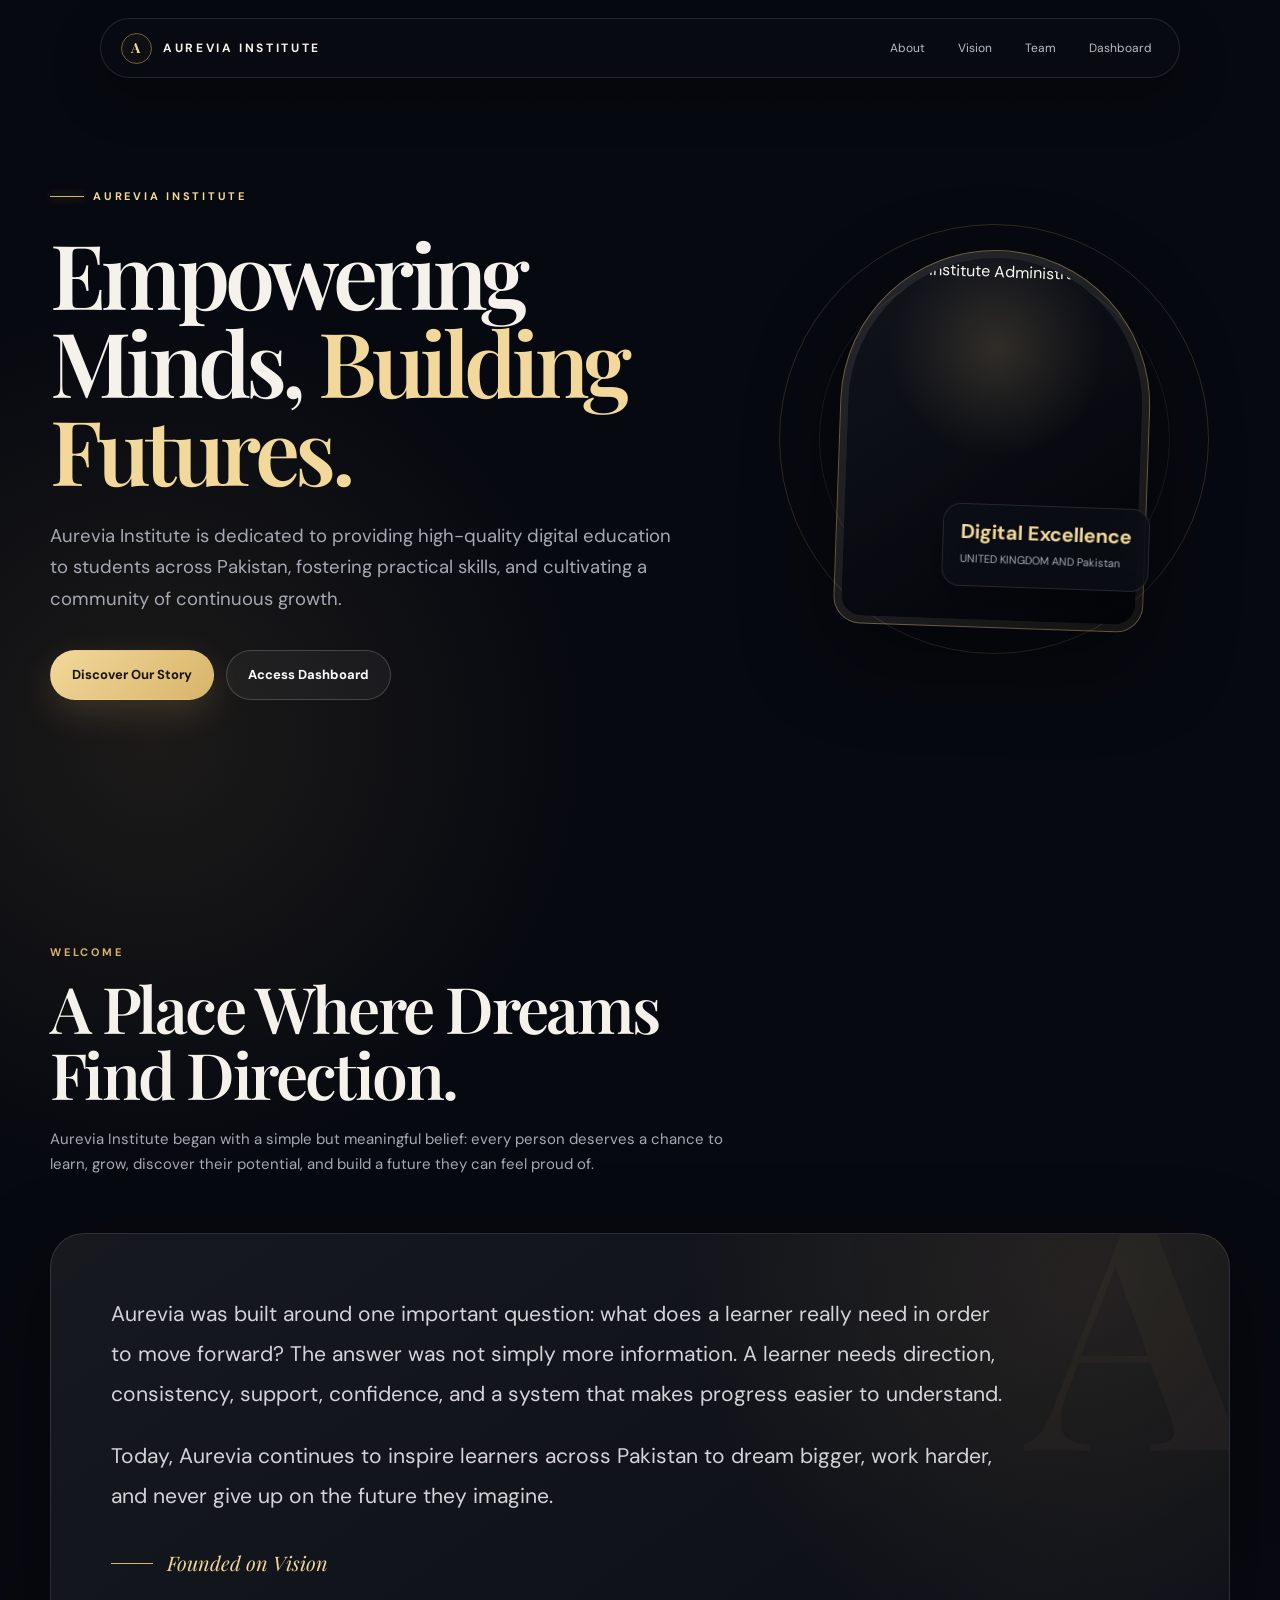
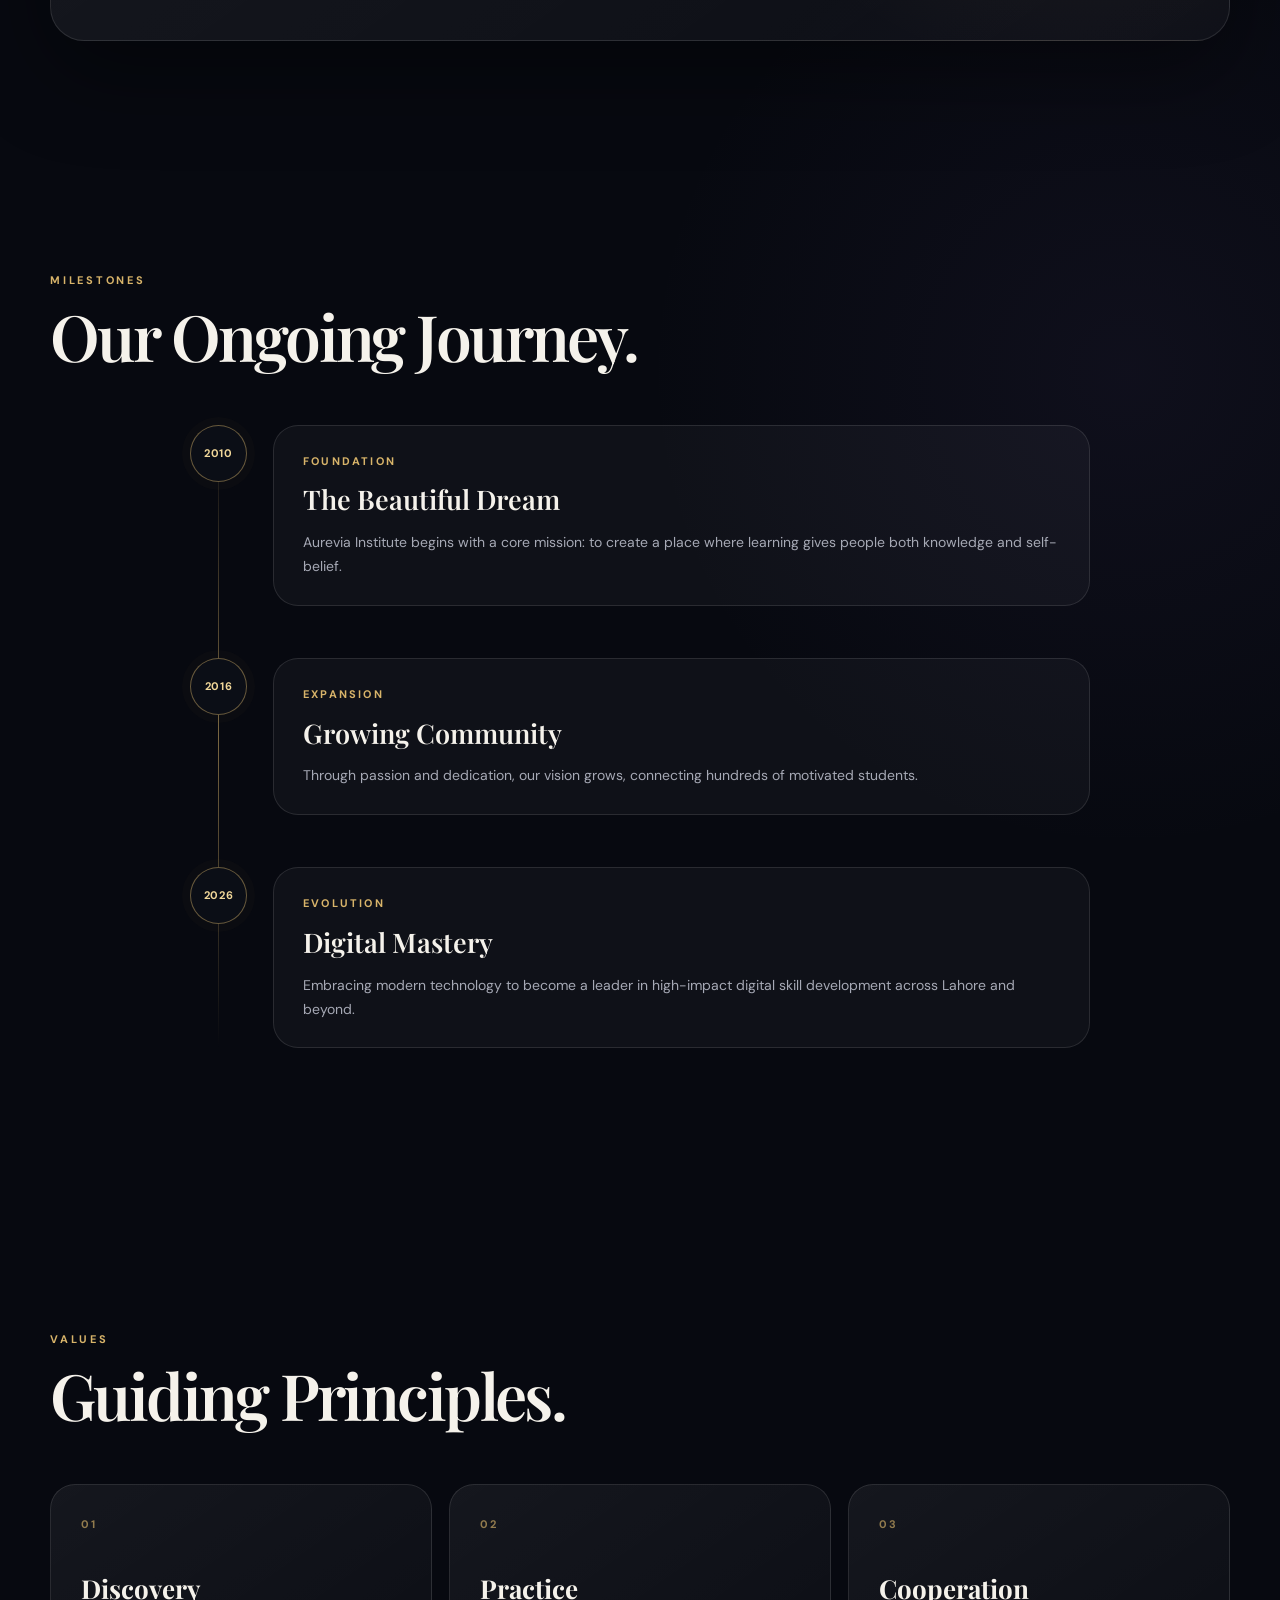
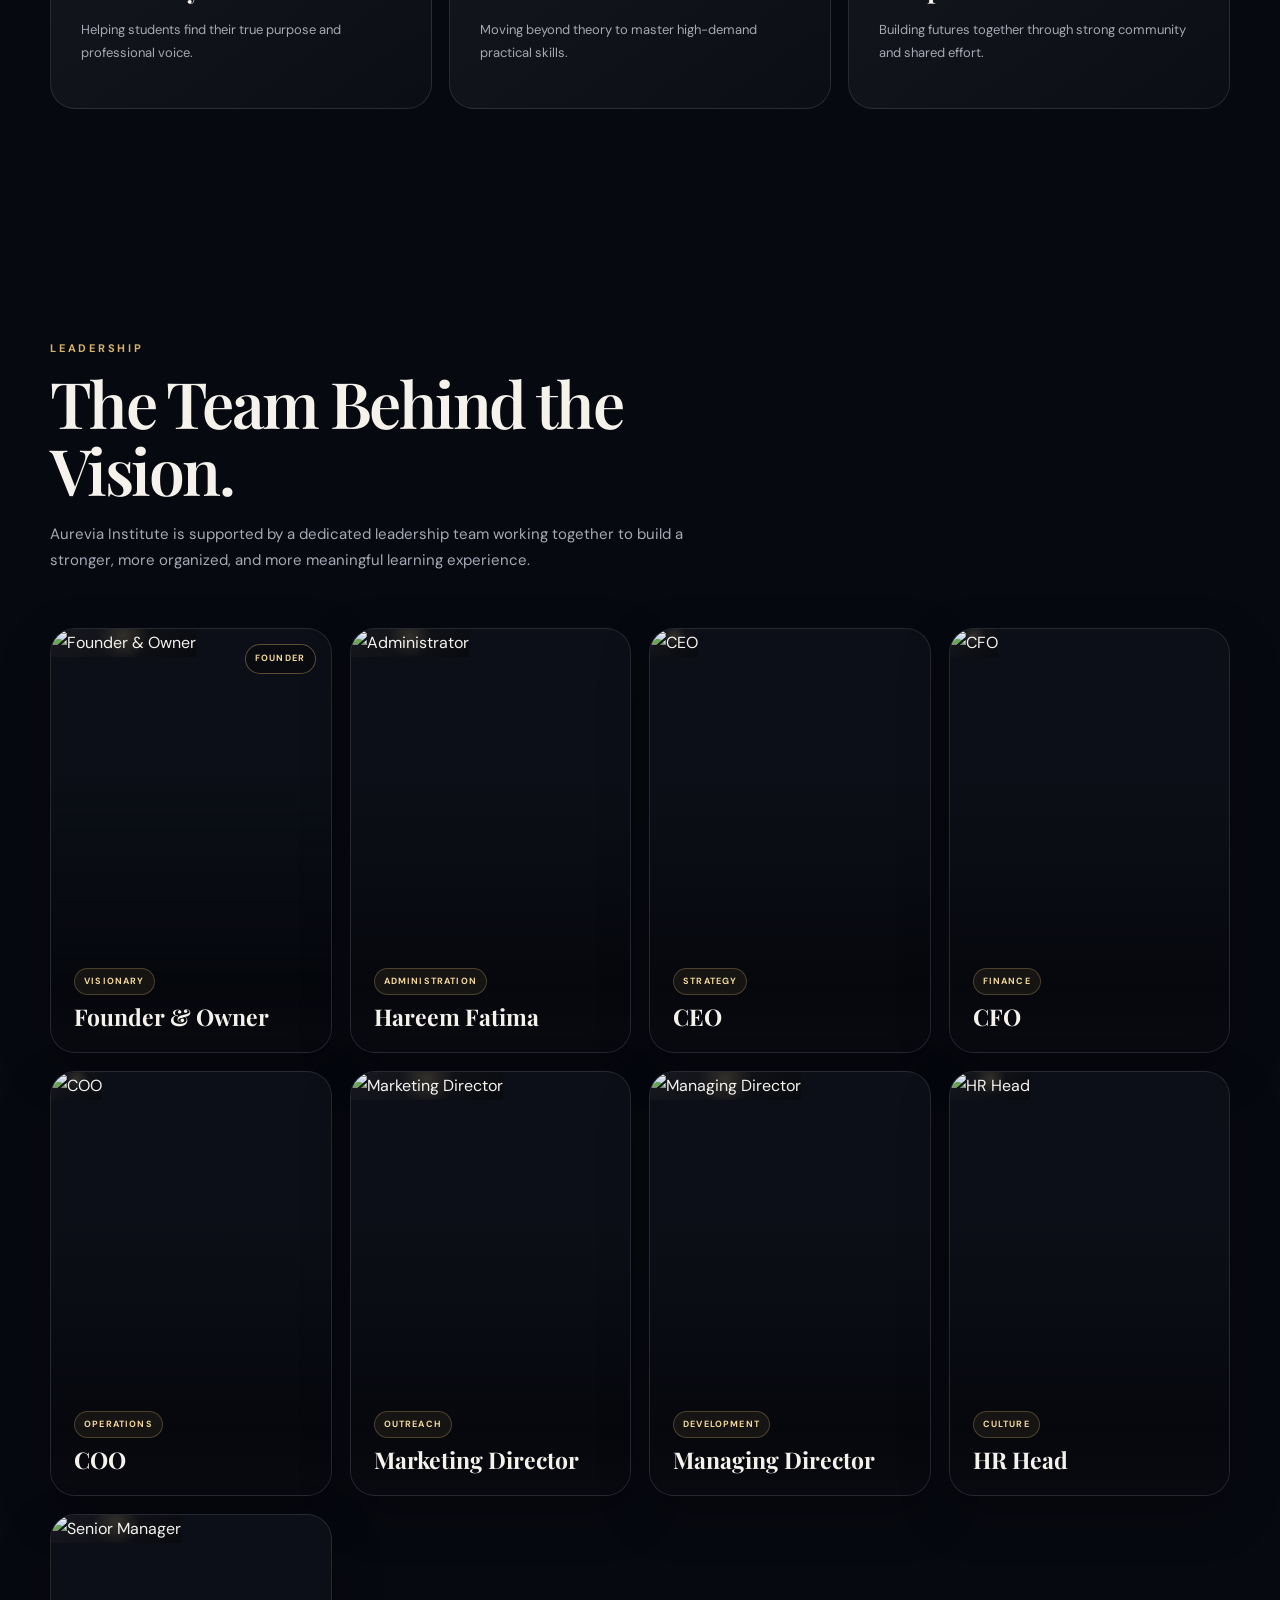
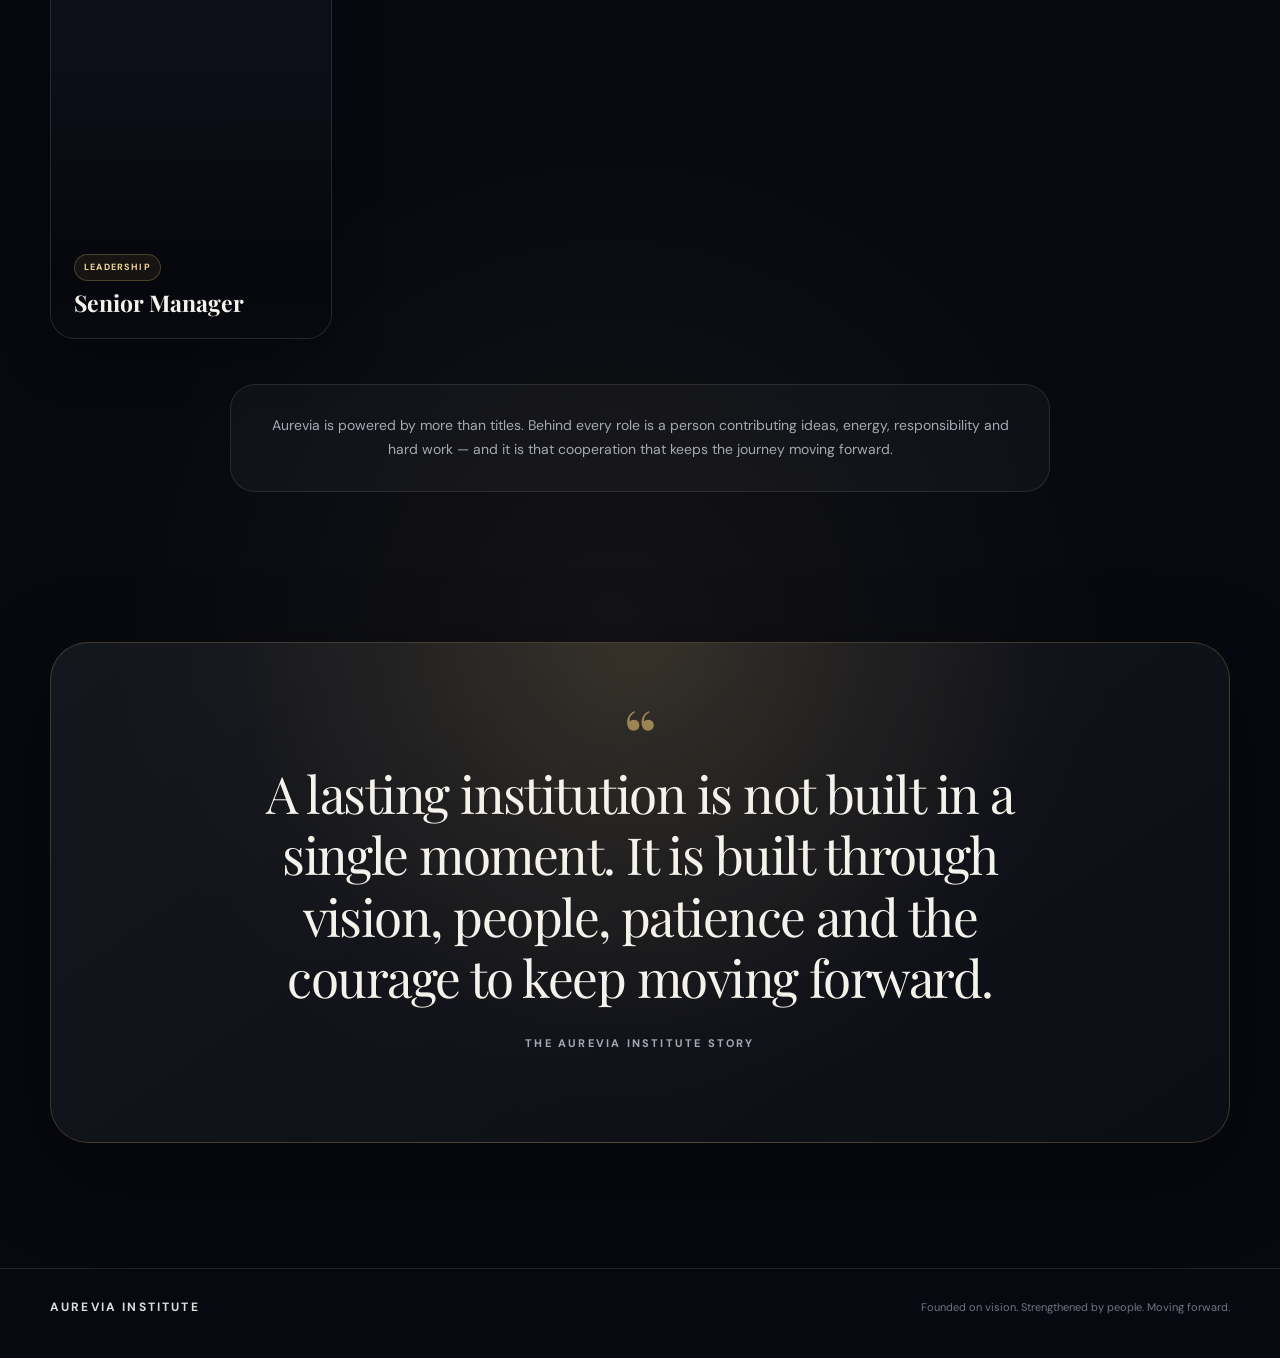
==== about.html @ 8a97bbe3 "Add website files and sitemap" ====
<!DOCTYPE html>
<html lang="en">
<head>
  <meta charset="UTF-8" />
  <meta name="viewport" content="width=device-width, initial-scale=1.0" />
  <meta name="theme-color" content="#080a12" />
  <title>About Us | Aurevia Institute</title>

  <!--
    AUREVIA INSTITUTE — SINGLE FILE ABOUT PAGE
    ------------------------------------------------
    Keep this HTML file in the main "AUREVIA INSTITUTE" folder,
    beside the "assets" folder.
  -->

  <style>
    @import url('https://fonts.googleapis.com/css2?family=DM+Sans:wght@400;500;600;700&family=Playfair+Display:wght@500;600;700&display=swap');

    :root {
      --bg: #070910;
      --bg-soft: #0c0f18;
      --surface: rgba(255,255,255,.055);
      --surface-strong: rgba(255,255,255,.085);
      --line: rgba(255,255,255,.11);
      --line-bright: rgba(255,255,255,.19);
      --text: #f5f2eb;
      --muted: #a6a9b5;
      --gold: #d8b46a;
      --gold-light: #f2d89a;
      --gold-dark: #9b7735;
      --white: #fff;
      --shadow: 0 30px 90px rgba(0,0,0,.42);
      --shadow-premium: 0 32px 75px rgba(0,0,0,.43);
      --radius-xl: 34px;
      --radius-lg: 25px;
      --radius-md: 18px;
      --max: 1180px;
      --easing-premium: cubic-bezier(.165, .84, .44, 1);
    }

    * {
      box-sizing: border-box;
      margin: 0;
      padding: 0;
    }

    html {
      scroll-behavior: smooth;
    }

    body {
      min-height: 100vh;
      overflow-x: hidden;
      background:
        radial-gradient(circle at 12% 12%, rgba(216,180,106,.10), transparent 27rem),
        radial-gradient(circle at 88% 32%, rgba(113,91,170,.08), transparent 30rem),
        radial-gradient(circle at 48% 88%, rgba(216,180,106,.06), transparent 32rem),
        var(--bg);
      color: var(--text);
      font-family: "DM Sans", sans-serif;
      line-height: 1.7;
    }

    body::before {
      content: "";
      position: fixed;
      inset: 0;
      pointer-events: none;
      z-index: -1;
      opacity: .32;
      background-image:
        linear-gradient(rgba(255,255,255,.018) 1px, transparent 1px),
        linear-gradient(90deg, rgba(255,255,255,.018) 1px, transparent 1px);
      background-size: 48px 48px;
      mask-image: linear-gradient(to bottom, black, transparent 90%);
    }

    ::selection {
      color: #111;
      background: var(--gold-light);
    }

    a {
      color: inherit;
      text-decoration: none;
    }

    .container {
      width: min(calc(100% - 40px), var(--max));
      margin-inline: auto;
    }

    /* ---------- TOP PROGRESS ---------- */

    .progress {
      position: fixed;
      inset: 0 auto auto 0;
      width: 0;
      height: 3px;
      z-index: 1000;
      background: linear-gradient(90deg, var(--gold-dark), var(--gold-light), white);
      box-shadow: 0 0 18px rgba(216,180,106,.55);
    }

    /* ---------- NAV ---------- */

    .nav-wrap {
      position: fixed;
      top: 18px;
      left: 0;
      width: 100%;
      z-index: 100;
      pointer-events: none;
    }

    .nav {
      width: min(calc(100% - 30px), 1080px);
      margin: auto;
      padding: 10px 13px 10px 20px;
      display: flex;
      align-items: center;
      justify-content: space-between;
      border: 1px solid var(--line);
      border-radius: 999px;
      background: rgba(10,12,20,.72);
      backdrop-filter: blur(22px);
      -webkit-backdrop-filter: blur(22px);
      box-shadow: 0 18px 50px rgba(0,0,0,.28);
      pointer-events: auto;
    }

    .brand {
      display: flex;
      align-items: center;
      gap: 11px;
      font-size: 12px;
      font-weight: 700;
      letter-spacing: .22em;
      text-transform: uppercase;
    }

    .brand-mark {
      width: 31px;
      height: 31px;
      display: grid;
      place-items: center;
      border: 1px solid rgba(216,180,106,.5);
      border-radius: 50%;
      color: var(--gold-light);
      font-family: "Playfair Display", serif;
      font-size: 14px;
      box-shadow: inset 0 0 20px rgba(216,180,106,.08);
      animation: pulse 3.5s ease-in-out infinite;
    }

    .nav-links {
      display: flex;
      gap: 5px;
    }

    .nav-links a {
      padding: 9px 14px;
      color: #bbbcc4;
      font-size: 12px;
      border-radius: 999px;
      transition: .3s ease;
    }

    .nav-links a:hover {
      color: white;
      background: rgba(255,255,255,.07);
    }

    /* ---------- HERO ---------- */

    .hero {
      min-height: 92vh;
      display: grid;
      align-items: center;
      padding: 150px 0 100px;
      position: relative;
    }

    .hero-grid {
      display: grid;
      grid-template-columns: 1.15fr .85fr;
      gap: 70px;
      align-items: center;
    }

    .eyebrow {
      display: inline-flex;
      align-items: center;
      gap: 9px;
      margin-bottom: 24px;
      color: var(--gold-light);
      font-size: 11px;
      font-weight: 700;
      letter-spacing: .25em;
      text-transform: uppercase;
    }

    .eyebrow::before {
      content: "";
      width: 34px;
      height: 1px;
      background: var(--gold);
      box-shadow: 0 0 10px rgba(216,180,106,.6);
    }

    h1 {
      max-width: 780px;
      font-family: "Playfair Display", serif;
      font-size: clamp(3.4rem, 7vw, 6.8rem);
      font-weight: 600;
      letter-spacing: -.055em;
      line-height: .98;
    }

    .gold-text {
      color: var(--gold-light);
    }

    .hero-copy {
      max-width: 650px;
      margin-top: 28px;
      color: var(--muted);
      font-size: clamp(1rem, 1.7vw, 1.16rem);
    }

    .hero-actions {
      display: flex;
      gap: 12px;
      margin-top: 35px;
      flex-wrap: wrap;
    }

    .btn {
      position: relative;
      overflow: hidden;
      padding: 13px 21px;
      border: 1px solid var(--line-bright);
      border-radius: 999px;
      background: rgba(255,255,255,.045);
      color: white;
      font-size: 13px;
      font-weight: 700;
      transition: var(--easing-premium) .35s;
    }

    .btn::after {
      content: "";
      position: absolute;
      inset: 0;
      transform: translateX(-110%);
      background: linear-gradient(90deg, transparent, rgba(255,255,255,.15), transparent);
      transition: .55s ease;
    }

    .btn:hover::after {
      transform: translateX(110%);
    }

    .btn:hover {
      transform: translateY(-3px);
      border-color: rgba(216,180,106,.6);
    }

    .btn.primary {
      color: #17130c;
      border-color: transparent;
      background: linear-gradient(135deg, var(--gold-light), var(--gold));
      box-shadow: 0 12px 35px rgba(216,180,106,.18);
    }

    .hero-visual {
      position: relative;
      min-height: 490px;
      display: grid;
      place-items: center;
    }

    .hero-ring {
      position: absolute;
      width: min(430px, 82vw);
      aspect-ratio: 1;
      border: 1px solid rgba(216,180,106,.19);
      border-radius: 50%;
      animation: slowSpin 22s linear infinite;
    }

    .hero-ring::before,
    .hero-ring::after {
      content: "";
      position: absolute;
      border-radius: 50%;
      border: 1px solid rgba(255,255,255,.08);
    }

    .hero-ring::before { inset: 9%; }
    .hero-ring::after { inset: 20%; }

    .portrait-frame {
      position: relative;
      width: min(310px, 72vw);
      aspect-ratio: .82;
      padding: 7px;
      border: 1px solid rgba(216,180,106,.4);
      border-radius: 160px 160px 28px 28px;
      background: linear-gradient(145deg, rgba(255,255,255,.12), rgba(216,180,106,.08));
      box-shadow: var(--shadow);
      transform: rotate(2deg);
      transition: var(--easing-premium) .5s;
    }

    .portrait-frame:hover {
      transform: rotate(0deg) translateY(-8px);
      box-shadow: 0 40px 100px rgba(0,0,0,.55);
    }

    .portrait-frame img {
      width: 100%;
      height: 100%;
      display: block;
      object-fit: cover;
      border-radius: 155px 155px 22px 22px;
      filter: saturate(.8) contrast(1.05);
    }

    .floating-badge {
      position: absolute;
      right: -5px;
      bottom: 40px;
      max-width: 210px;
      padding: 15px 17px;
      border: 1px solid var(--line);
      border-radius: 18px;
      background: rgba(11,13,21,.78);
      backdrop-filter: blur(20px);
      box-shadow: 0 20px 50px rgba(0,0,0,.35);
      animation: float 4s ease-in-out infinite;
    }

    .floating-badge strong {
      display: block;
      color: var(--gold-light);
      font-size: 20px;
      line-height: 1.2;
    }

    .floating-badge span {
      color: var(--muted);
      font-size: 11px;
    }

    /* ---------- SECTION COMMON ---------- */

    section {
      padding: 115px 0;
      position: relative;
    }

    .section-head {
      max-width: 700px;
      margin-bottom: 55px;
    }

    .section-kicker {
      color: var(--gold);
      font-size: 11px;
      font-weight: 700;
      letter-spacing: .25em;
      text-transform: uppercase;
      margin-bottom: 13px;
    }

    h2 {
      font-family: "Playfair Display", serif;
      font-size: clamp(2.4rem, 5vw, 4.4rem);
      font-weight: 600;
      line-height: 1.04;
      letter-spacing: -.04em;
    }

    .section-head p {
      margin-top: 19px;
      color: var(--muted);
      font-size: 15px;
    }

    /* ---------- INTRO ---------- */

    .intro-card {
      position: relative;
      overflow: hidden;
      padding: clamp(28px, 6vw, 60px);
      border: 1px solid var(--line);
      border-radius: var(--radius-xl);
      background:
        radial-gradient(circle at 88% 12%, rgba(216,180,106,.10), transparent 25rem),
        linear-gradient(145deg, rgba(255,255,255,.065), rgba(255,255,255,.025));
      box-shadow: var(--shadow);
    }

    .intro-card::before {
      content: "A";
      position: absolute;
      right: -20px;
      top: -85px;
      color: rgba(216,180,106,.035);
      font: 700 330px/1 "Playfair Display", serif;
      pointer-events: none;
    }

    .intro-card p {
      position: relative;
      z-index: 1;
      max-width: 900px;
      color: #d4d4d8;
      font-size: clamp(1.05rem, 2vw, 1.32rem);
      line-height: 1.9;
    }

    .intro-card p + p {
      margin-top: 22px;
    }

    .signature {
      position: relative;
      z-index: 1;
      display: inline-flex;
      align-items: center;
      gap: 14px;
      margin-top: 30px;
      color: var(--gold-light);
      font-family: "Playfair Display", serif;
      font-size: 20px;
      font-style: italic;
    }

    .signature::before {
      content: "";
      width: 42px;
      height: 1px;
      background: var(--gold);
    }

    /* ---------- JOURNEY ---------- */

    .journey {
      overflow: hidden;
    }

    .timeline {
      position: relative;
      max-width: 900px;
      margin: 0 auto;
    }

    .timeline::before {
      content: "";
      position: absolute;
      left: 28px;
      top: 0;
      bottom: 0;
      width: 1px;
      background: linear-gradient(to bottom, transparent, rgba(216,180,106,.55), transparent);
    }

    .timeline-item {
      position: relative;
      display: grid;
      grid-template-columns: 58px 1fr;
      gap: 25px;
      margin-bottom: 52px;
    }

    .timeline-dot {
      width: 57px;
      height: 57px;
      display: grid;
      place-items: center;
      border: 1px solid rgba(216,180,106,.45);
      border-radius: 50%;
      background: #0b0e16;
      color: var(--gold-light);
      font-size: 11px;
      font-weight: 700;
      letter-spacing: .06em;
      box-shadow: 0 0 0 8px rgba(216,180,106,.025);
      z-index: 1;
    }

    .timeline-content {
      padding: 26px 29px;
      border: 1px solid var(--line);
      border-radius: var(--radius-lg);
      background: rgba(255,255,255,.035);
      transition: var(--easing-premium) .4s;
    }

    .timeline-content:hover {
      transform: translateX(7px);
      border-color: rgba(216,180,106,.30);
      background: rgba(255,255,255,.055);
      box-shadow: 0 18px 50px rgba(0,0,0,.24);
    }

    .timeline-content .year {
      color: var(--gold);
      font-size: 11px;
      font-weight: 700;
      letter-spacing: .2em;
      text-transform: uppercase;
    }

    .timeline-content h3 {
      margin: 7px 0 8px;
      font-family: "Playfair Display", serif;
      font-size: 27px;
      font-weight: 600;
    }

    .timeline-content p {
      color: var(--muted);
      font-size: 14px;
    }

    /* ---------- VALUES ---------- */

    .values-grid {
      display: grid;
      grid-template-columns: repeat(3, 1fr);
      gap: 17px;
    }

    .value-card {
      min-height: 225px;
      padding: 30px;
      border: 1px solid var(--line);
      border-radius: var(--radius-lg);
      background: linear-gradient(145deg, rgba(255,255,255,.06), rgba(255,255,255,.025));
      transition: var(--easing-premium) .45s;
    }

    .value-card:hover {
      transform: translateY(-9px);
      border-color: rgba(216,180,106,.35);
      box-shadow: 0 25px 60px rgba(0,0,0,.28);
    }

    .value-number {
      color: rgba(216,180,106,.65);
      font-size: 11px;
      font-weight: 700;
      letter-spacing: .18em;
    }

    .value-card h3 {
      margin: 34px 0 8px;
      font-family: "Playfair Display", serif;
      font-size: 26px;
    }

    .value-card p {
      color: var(--muted);
      font-size: 13px;
    }

    /* ---------- TEAM ---------- */

    .team-section {
      padding-bottom: 80px;
    }

    .team-grid {
      display: grid;
      grid-template-columns: repeat(4, 1fr);
      gap: 18px;
      align-items: stretch;
    }

    .team-card {
      position: relative;
      height: 425px;
      min-width: 0;
      overflow: hidden;
      border: 1px solid var(--line);
      border-radius: 25px;
      background: #0c0f17;
      box-shadow: 0 18px 50px rgba(0,0,0,.25);
      isolation: isolate;
      transition: var(--easing-premium) .45s, border-color .35s ease, box-shadow .45s ease;
    }

    .team-card:hover {
      transform: translateY(-10px);
      border-color: rgba(216,180,106,.42);
      box-shadow: var(--shadow-premium);
    }

    .team-image-wrap {
      position: absolute;
      inset: 0;
      width: 100%;
      height: 100%;
      overflow: hidden;
    }

    .team-image {
      width: 100%;
      height: 100%;
      object-fit: cover;
      object-position: center top;
      filter: grayscale(.14) saturate(.82);
      transition: var(--easing-premium) .75s, filter .5s ease;
    }

    .team-card:hover .team-image {
      transform: scale(1.055);
      filter: grayscale(0) saturate(1);
    }

    .team-card::before {
      content: "";
      position: absolute;
      inset: 0;
      background: linear-gradient(to top, rgba(216,180,106,.08), transparent 40%);
      opacity: 0;
      transition: .4s ease;
      z-index: 1;
    }
    .team-card:hover::before { opacity: 1; }

    .team-overlay {
      position: absolute;
      inset: 35% 0 0;
      z-index: 1;
      background: linear-gradient(to bottom, transparent 0%, rgba(5,7,12,.22) 20%, rgba(5,7,12,.94) 76%, #080a10 100%);
    }

    .team-content {
      position: absolute;
      z-index: 2;
      left: 0;
      right: 0;
      bottom: 0;
      padding: 23px;
    }

    .team-role {
      display: inline-flex;
      padding: 5px 9px;
      margin-bottom: 9px;
      border: 1px solid rgba(216,180,106,.28);
      border-radius: 999px;
      color: var(--gold-light);
      background: rgba(216,180,106,.08);
      font-size: 9px;
      font-weight: 700;
      letter-spacing: .13em;
      text-transform: uppercase;
    }

    .team-content h3 {
      font-family: "Playfair Display", serif;
      font-size: 23px;
      line-height: 1.1;
    }

    .team-content p {
      max-height: 0;
      margin-top: 0;
      overflow: hidden;
      color: #b7b8c1;
      font-size: 12px;
      opacity: 0;
      transition: .45s ease;
    }

    .team-card:hover .team-content p {
      max-height: 80px;
      margin-top: 9px;
      opacity: 1;
    }

    .team-card.featured::after {
      content: "FOUNDER";
      position: absolute;
      top: 15px;
      right: 15px;
      z-index: 3;
      padding: 6px 9px;
      border: 1px solid rgba(216,180,106,.4);
      border-radius: 999px;
      background: rgba(8,10,15,.65);
      color: var(--gold-light);
      font-size: 9px;
      font-weight: 700;
      letter-spacing: .14em;
    }

    /* ---------- TEAM EXTRA ---------- */

    .team-note {
      max-width: 820px;
      margin: 45px auto 0;
      padding: 29px;
      text-align: center;
      border: 1px solid var(--line);
      border-radius: var(--radius-lg);
      background: rgba(255,255,255,.03);
    }

    .team-note p {
      color: var(--muted);
      font-size: 14px;
    }

    /* ---------- QUOTE ---------- */

    .quote-section {
      padding-top: 70px;
      padding-bottom: 125px;
    }

    .quote-card {
      position: relative;
      overflow: hidden;
      padding: clamp(45px, 8vw, 90px);
      text-align: center;
      border: 1px solid rgba(216,180,106,.24);
      border-radius: 38px;
      background:
        radial-gradient(circle at 50% 0%, rgba(216,180,106,.13), transparent 25rem),
        linear-gradient(145deg, rgba(255,255,255,.06), rgba(255,255,255,.025));
      box-shadow: var(--shadow);
    }

    .quote-mark {
      color: var(--gold);
      font: 700 70px/0 "Playfair Display", serif;
      opacity: .65;
    }

    blockquote {
      max-width: 850px;
      margin: 30px auto 25px;
      font-family: "Playfair Display", serif;
      font-size: clamp(1.8rem, 4vw, 3.35rem);
      line-height: 1.2;
      letter-spacing: -.03em;
    }

    .quote-author {
      color: var(--muted);
      font-size: 11px;
      font-weight: 700;
      letter-spacing: .2em;
      text-transform: uppercase;
    }

    /* ---------- FOOTER ---------- */

    footer {
      padding: 28px 0 40px;
      border-top: 1px solid var(--line);
    }

    .footer-inner {
      display: flex;
      justify-content: space-between;
      align-items: center;
      gap: 20px;
    }

    .footer-brand {
      color: #ddd;
      font-size: 12px;
      font-weight: 700;
      letter-spacing: .18em;
      text-transform: uppercase;
    }

    footer p {
      color: #727581;
      font-size: 11px;
    }

    /* ---------- REVEAL ANIMATION ---------- */

    .reveal {
      opacity: 0;
      transform: translateY(30px);
      transition: opacity .75s ease, transform .75s cubic-bezier(.165, .84, .44, 1);
    }

    .reveal.visible {
      opacity: 1;
      transform: translateY(0);
    }

    .delay-1 { transition-delay: .08s; }
    .delay-2 { transition-delay: .16s; }
    .delay-3 { transition-delay: .24s; }
    .delay-4 { transition-delay: .32s; }

    /* ---------- MICRO ANIMATIONS ---------- */

    @keyframes slowSpin { to { transform: rotate(360deg); } }
    @keyframes float {
      0%, 100% { transform: translateY(0); }
      50% { transform: translateY(-9px); }
    }
    @keyframes pulse {
      0%, 100% { box-shadow: 0 0 0 0 rgba(216,180,106,0); }
      50% { box-shadow: 0 0 0 8px rgba(216,180,106,.055); }
    }

    /* ---------- RESPONSIVE ---------- */

    @media (max-width: 1050px) {
      .team-grid { grid-template-columns: repeat(3, 1fr); }
    }

    @media (max-width: 850px) {
      .nav-links a:nth-child(2) { display: none; }
      .hero { min-height: auto; padding-top: 145px; }
      .hero-grid { grid-template-columns: 1fr; gap: 55px; }
      .hero-visual { min-height: 420px; }
      .values-grid { grid-template-columns: 1fr; }
      .team-grid { grid-template-columns: repeat(2, 1fr); }
      .team-card { height: 410px; }
    }

    @media (max-width: 560px) {
      .container { width: min(calc(100% - 26px), var(--max)); }
      section { padding: 80px 0; }
      .nav { width: calc(100% - 18px); padding-inline: 14px; }
      .nav-links a { padding-inline: 10px; }
      h1 { letter-spacing: -.03em; }
      h2 { font-size: 2.3rem; }
      .intro-card { border-radius: var(--radius-lg); }
      .story-card::before { display: none; }
      .timeline-content h3 { font-size: 22px; }
      .team-grid { grid-template-columns: 1fr; }
      .team-card { height: 430px; }
      .floating-badge { right: 10px; bottom: 20px; }
    }
  </style>
</head>

<body>

  <div class="progress" id="progress"></div>

  <div class="nav-wrap">
    <nav class="nav">
      <a href="#" class="brand">
        <div class="brand-mark">A</div>
        Aurevia Institute
      </a>
      <div class="nav-links">
        <a href="#about">About</a>
        <a href="#vision">Vision</a>
        <a href="#team">Team</a>
        <a href="dashboard.html">Dashboard</a>
      </div>
    </nav>
  </div>

  <main>

    <!-- HERO -->
    <header class="hero">
      <div class="container">
        <div class="hero-grid">
          <div class="hero-content">
            <div class="eyebrow">Aurevia Institute</div>
            <h1>Empowering Minds, <span class="gold-text">Building Futures.</span></h1>
            <p class="hero-copy">
              Aurevia Institute is dedicated to providing high-quality digital education
              to students across Pakistan, fostering practical skills, and cultivating
              a community of continuous growth.
            </p>
            <div class="hero-actions">
              <a href="#about" class="btn primary">Discover Our Story</a>
              <a href="dashboard.html" class="btn">Access Dashboard</a>
            </div>
          </div>
          <div class="hero-visual">
            <div class="hero-ring"></div>
            <div class="portrait-frame">
              <img src="assets/admin.png" alt="Aurevia Institute Administrator" />
              <div class="floating-badge">
                <strong>Digital Excellence</strong>
                <span>UNITED KINGDOM AND Pakistan</span>
              </div>
            </div>
          </div>
        </div>
      </div>
    </header>

    <!-- ABOUT / INTRO -->
    <section id="about">
      <div class="container">
        <div class="section-head reveal">
          <div class="section-kicker">Welcome</div>
          <h2>A Place Where Dreams Find Direction.</h2>
          <p>
            Aurevia Institute began with a simple but meaningful belief: every person
            deserves a chance to learn, grow, discover their potential, and build a
            future they can feel proud of.
          </p>
        </div>
        <div class="intro-card reveal">
          <p>
            Aurevia was built around one important question: what does a learner really
            need in order to move forward? The answer was not simply more information.
            A learner needs direction, consistency, support, confidence, and a system
            that makes progress easier to understand.
          </p>
          <p>
            Today, Aurevia continues to inspire learners across Pakistan to dream bigger,
            work harder, and never give up on the future they imagine.
          </p>
          <div class="signature">Founded on Vision</div>
        </div>
      </div>
    </section>

    <!-- JOURNEY -->
    <section id="journey" class="journey">
      <div class="container">
        <div class="section-head reveal">
          <div class="section-kicker">Milestones</div>
          <h2>Our Ongoing Journey.</h2>
        </div>
        
        <div class="timeline">
          <div class="timeline-item reveal delay-1">
            <div class="timeline-dot">2010</div>
            <div class="timeline-content">
              <div class="year">Foundation</div>
              <h3>The Beautiful Dream</h3>
              <p>Aurevia Institute begins with a core mission: to create a place where learning gives people both knowledge and self-belief.</p>
            </div>
          </div>
          <div class="timeline-item reveal delay-2">
            <div class="timeline-dot">2016</div>
            <div class="timeline-content">
              <div class="year">Expansion</div>
              <h3>Growing Community</h3>
              <p>Through passion and dedication, our vision grows, connecting hundreds of motivated students.</p>
            </div>
          </div>
          <div class="timeline-item reveal delay-3">
            <div class="timeline-dot">2026</div>
            <div class="timeline-content">
              <div class="year">Evolution</div>
              <h3>Digital Mastery</h3>
              <p>Embracing modern technology to become a leader in high-impact digital skill development across Lahore and beyond.</p>
            </div>
          </div>
        </div>
      </div>
    </section>

    <!-- VISION/VALUES -->
    <section id="vision">
      <div class="container">
        <div class="section-head reveal">
          <div class="section-kicker">Values</div>
          <h2>Guiding Principles.</h2>
        </div>
        <div class="values-grid">
          <article class="value-card reveal delay-1">
            <div class="value-number">01</div>
            <h3>Discovery</h3>
            <p>Helping students find their true purpose and professional voice.</p>
          </article>
          <article class="value-card reveal delay-2">
            <div class="value-number">02</div>
            <h3>Practice</h3>
            <p>Moving beyond theory to master high-demand practical skills.</p>
          </article>
          <article class="value-card reveal delay-3">
            <div class="value-number">03</div>
            <h3>Cooperation</h3>
            <p>Building futures together through strong community and shared effort.</p>
          </article>
        </div>
      </div>
    </section>

    <!-- TEAM -->
    <section id="team" class="team-section">
      <div class="container">
        <div class="section-head reveal">
          <div class="section-kicker">Leadership</div>
          <h2>The Team Behind the Vision.</h2>
          <p>
            Aurevia Institute is supported by a dedicated leadership team working
            together to build a stronger, more organized, and more meaningful
            learning experience.
          </p>
        </div>

        <div class="team-grid">
          
          <!-- FOUNDER/OWNER -->
          <article class="team-card featured reveal delay-1">
            <div class="team-image-wrap">
              <img src="assets/owner.jpg" class="team-image" alt="Founder & Owner" />
            </div>
            <div class="team-overlay"></div>
            <div class="team-content">
              <div class="team-role">Visionary</div>
              <h3>Founder & Owner</h3>
              <p>Leading the journey with ambition, creativity, and commitment.</p>
            </div>
          </article>

          <!-- ADMIN -->
          <article class="team-card reveal delay-2">
            <div class="team-image-wrap">
              <img src="assets/admin.png" class="team-image" alt="Administrator" />
            </div>
            <div class="team-overlay"></div>
            <div class="team-content">
              <div class="team-role">Administration</div>
              <h3>Hareem Fatima</h3>
              <p>Ensuring operational excellence and student success.</p>
            </div>
          </article>

          <!-- CEO -->
          <article class="team-card reveal delay-3">
            <div class="team-image-wrap">
              <img src="assets/ceo.jpg" class="team-image" alt="CEO" />
            </div>
            <div class="team-overlay"></div>
            <div class="team-content">
              <div class="team-role">Strategy</div>
              <h3>CEO</h3>
              <p>Guiding the institute's strategic direction and future growth.</p>
            </div>
          </article>

          <!-- CFO -->
          <article class="team-card reveal delay-4">
            <div class="team-image-wrap">
              <img src="assets/cfo.jpg" class="team-image" alt="CFO" />
            </div>
            <div class="team-overlay"></div>
            <div class="team-content">
              <div class="team-role">Finance</div>
              <h3>CFO</h3>
              <p>Managing financial health and long-term sustainability.</p>
            </div>
          </article>

          <!-- COO -->
          <article class="team-card reveal delay-1">
            <div class="team-image-wrap">
              <img src="assets/coo.jpg" class="team-image" alt="COO" />
            </div>
            <div class="team-overlay"></div>
            <div class="team-content">
              <div class="team-role">Operations</div>
              <h3>COO</h3>
              <p>Optimizing daily operations and educational delivery.</p>
            </div>
          </article>

          <!-- MARKETING -->
          <article class="team-card reveal delay-2">
            <div class="team-image-wrap">
              <img src="assets/marketing-director.jpg" class="team-image" alt="Marketing Director" />
            </div>
            <div class="team-overlay"></div>
            <div class="team-content">
              <div class="team-role">Outreach</div>
              <h3>Marketing Director</h3>
              <p>Expanding our reach and connecting with aspiring students.</p>
            </div>
          </article>

          <!-- MD -->
          <article class="team-card reveal delay-3">
            <div class="team-image-wrap">
              <img src="assets/md.jpg" class="team-image" alt="Managing Director" />
            </div>
            <div class="team-overlay"></div>
            <div class="team-content">
              <div class="team-role">Development</div>
              <h3>Managing Director</h3>
              <p>Fostering corporate partnerships and program expansion.</p>
            </div>
          </article>

          <!-- HR -->
          <article class="team-card reveal delay-4">
            <div class="team-image-wrap">
              <img src="assets/hr.jpg" class="team-image" alt="HR Head" />
            </div>
            <div class="team-overlay"></div>
            <div class="team-content">
              <div class="team-role">Culture</div>
              <h3>HR Head</h3>
              <p>Building a supportive environment for staff and faculty.</p>
            </div>
          </article>

          <!-- SENIOR MANAGER (extra card to fill gap) -->
          <article class="team-card reveal delay-1" style="grid-column: span 1;">
            <div class="team-image-wrap">
              <img src="assets/senior-manager.jpg" class="team-image" alt="Senior Manager" />
            </div>
            <div class="team-overlay"></div>
            <div class="team-content">
              <div class="team-role">Leadership</div>
              <h3>Senior Manager</h3>
              <p>Helping teams stay focused, accountable and aligned with shared goals.</p>
            </div>
          </article>

        </div>

        <div class="team-note reveal">
          <p>
            Aurevia is powered by more than titles. Behind every role is a person
            contributing ideas, energy, responsibility and hard work — and it is
            that cooperation that keeps the journey moving forward.
          </p>
        </div>

      </div>
    </section>

    <!-- CLOSING QUOTE -->
    <section class="quote-section">
      <div class="container">
        <div class="quote-card reveal">
          <div class="quote-mark">“</div>

          <blockquote>
            A lasting institution is not built in a single moment.
            It is built through vision, people, patience and the courage
            to keep moving forward.
          </blockquote>

          <div class="quote-author">The Aurevia Institute Story</div>
        </div>
      </div>
    </section>

  </main>

  <footer>
    <div class="container footer-inner">
      <div class="footer-brand">Aurevia Institute</div>
      <p>Founded on vision. Strengthened by people. Moving forward.</p>
    </div>
  </footer>

  <script>
    /* ---------- SCROLL PROGRESS ---------- */
    const progress = document.getElementById("progress");

    function updateProgress() {
      const scrollTop = window.scrollY;
      const scrollHeight = document.documentElement.scrollHeight - window.innerHeight;
      const percent = scrollHeight > 0 ? (scrollTop / scrollHeight) * 100 : 0;
      progress.style.width = percent + "%";
    }

    window.addEventListener("scroll", updateProgress, { passive: true });
    updateProgress();

    /* ---------- REVEAL ON SCROLL ---------- */
    const revealItems = document.querySelectorAll(".reveal");

    const observer = new IntersectionObserver((entries) => {
      entries.forEach((entry) => {
        if (entry.isIntersecting) {
          entry.target.classList.add("visible");
          observer.unobserve(entry.target);
        }
      });
    }, {
      threshold: 0.12,
      rootMargin: "0px 0px -35px 0px"
    });

    revealItems.forEach((item) => observer.observe(item));

    /* ---------- SUBTLE CARD TILT ----------
       Disabled on touch devices. Gives desktop cards a premium
       micro-interaction without becoming distracting.
    */
    const finePointer = window.matchMedia("(pointer: fine)").matches;

    if (finePointer) {
      document.querySelectorAll(".team-card, .value-card").forEach((card) => {
        card.addEventListener("pointermove", (event) => {
          const rect = card.getBoundingClientRect();
          const x = (event.clientX - rect.left) / rect.width;
          const y = (event.clientY - rect.top) / rect.height;

          const rotateY = (x - 0.5) * 3.5;
          const rotateX = (0.5 - y) * 3.5;

          card.style.transform =
            `translateY(-10px) perspective(800px) rotateX(${rotateX}deg) rotateY(${rotateY}deg)`;
        });

        card.addEventListener("pointerleave", () => {
          card.style.transform = "";
        });
      });
    }

    /* ---------- IMAGE FALLBACK ----------
       If an image is missing, the card keeps its premium layout
       instead of showing a broken-image icon.
    */
    document.querySelectorAll("img").forEach((img) => {
      img.addEventListener("error", () => {
        img.removeAttribute("src");
        img.style.background =
          "radial-gradient(circle at 50% 25%, rgba(216,180,106,.18), transparent 35%), linear-gradient(145deg,#161923,#080a10)";
      });
    });
  </script>

</body>
</html>
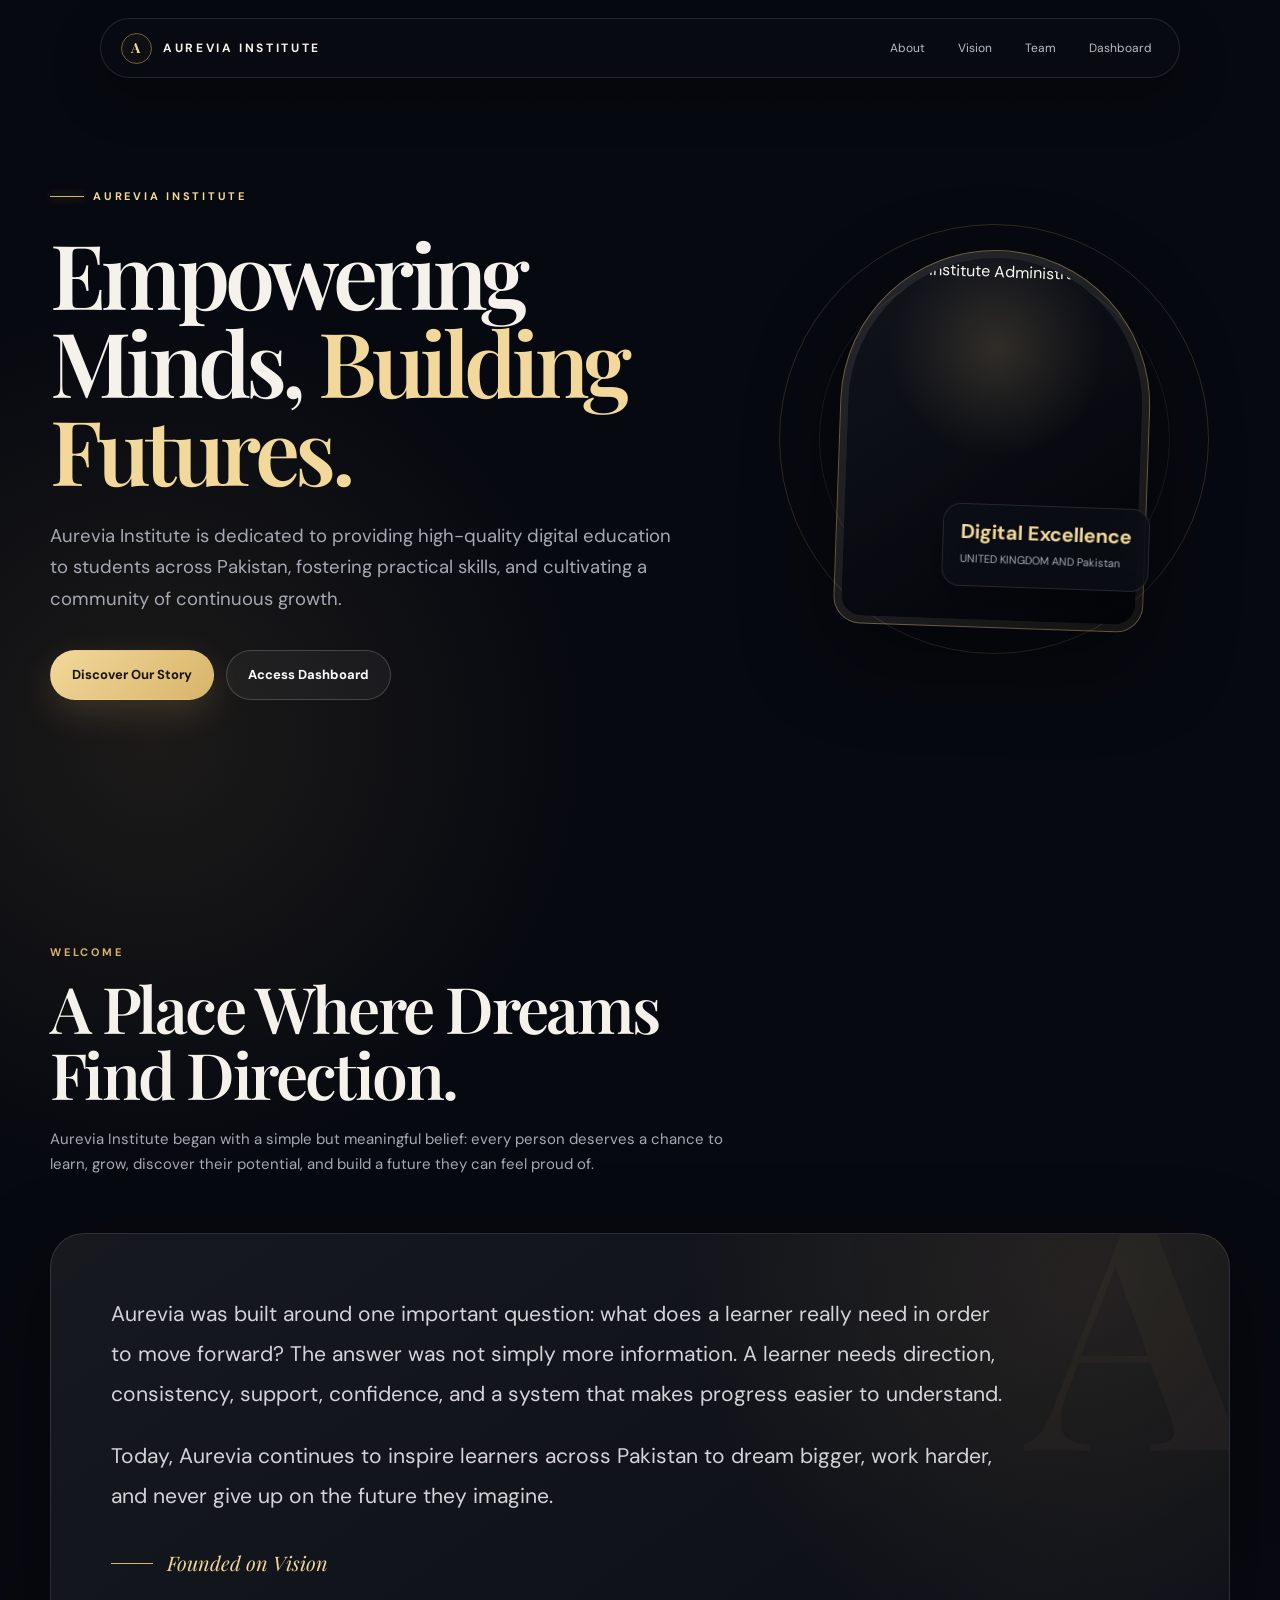
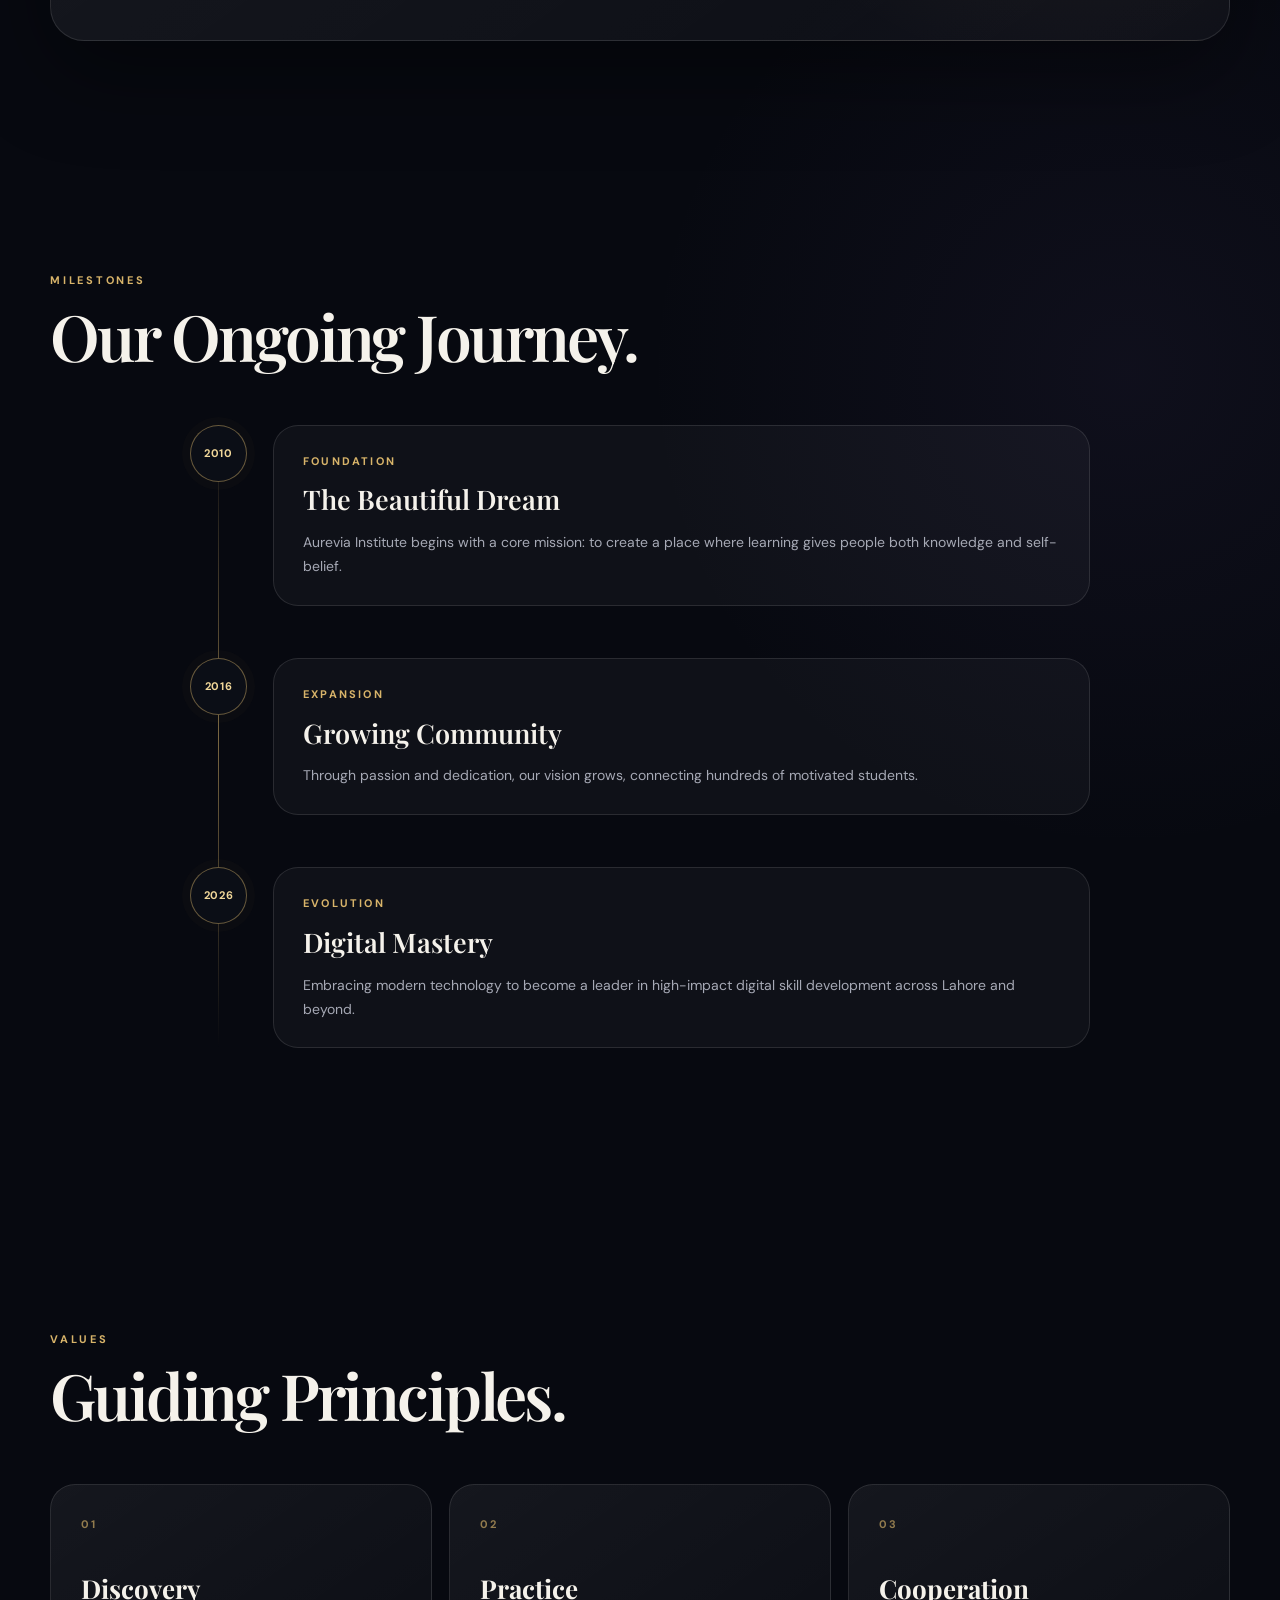
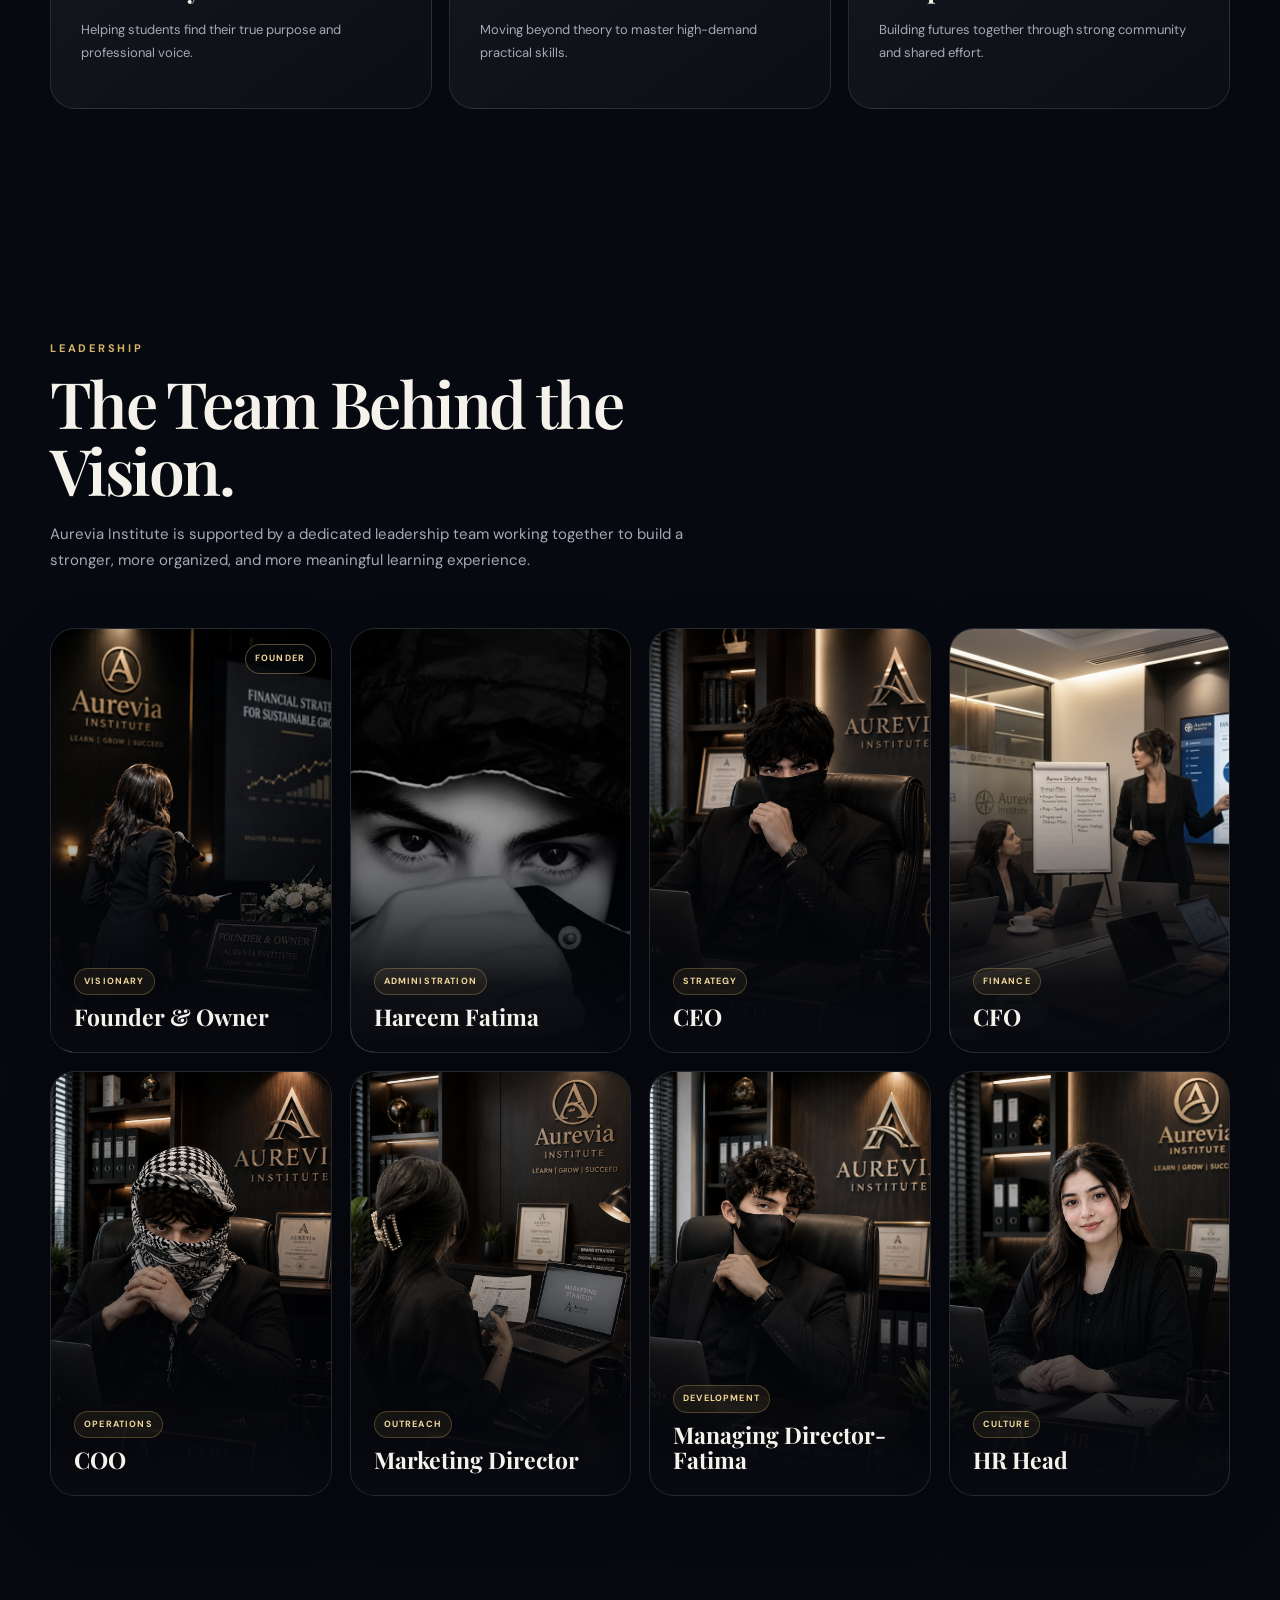
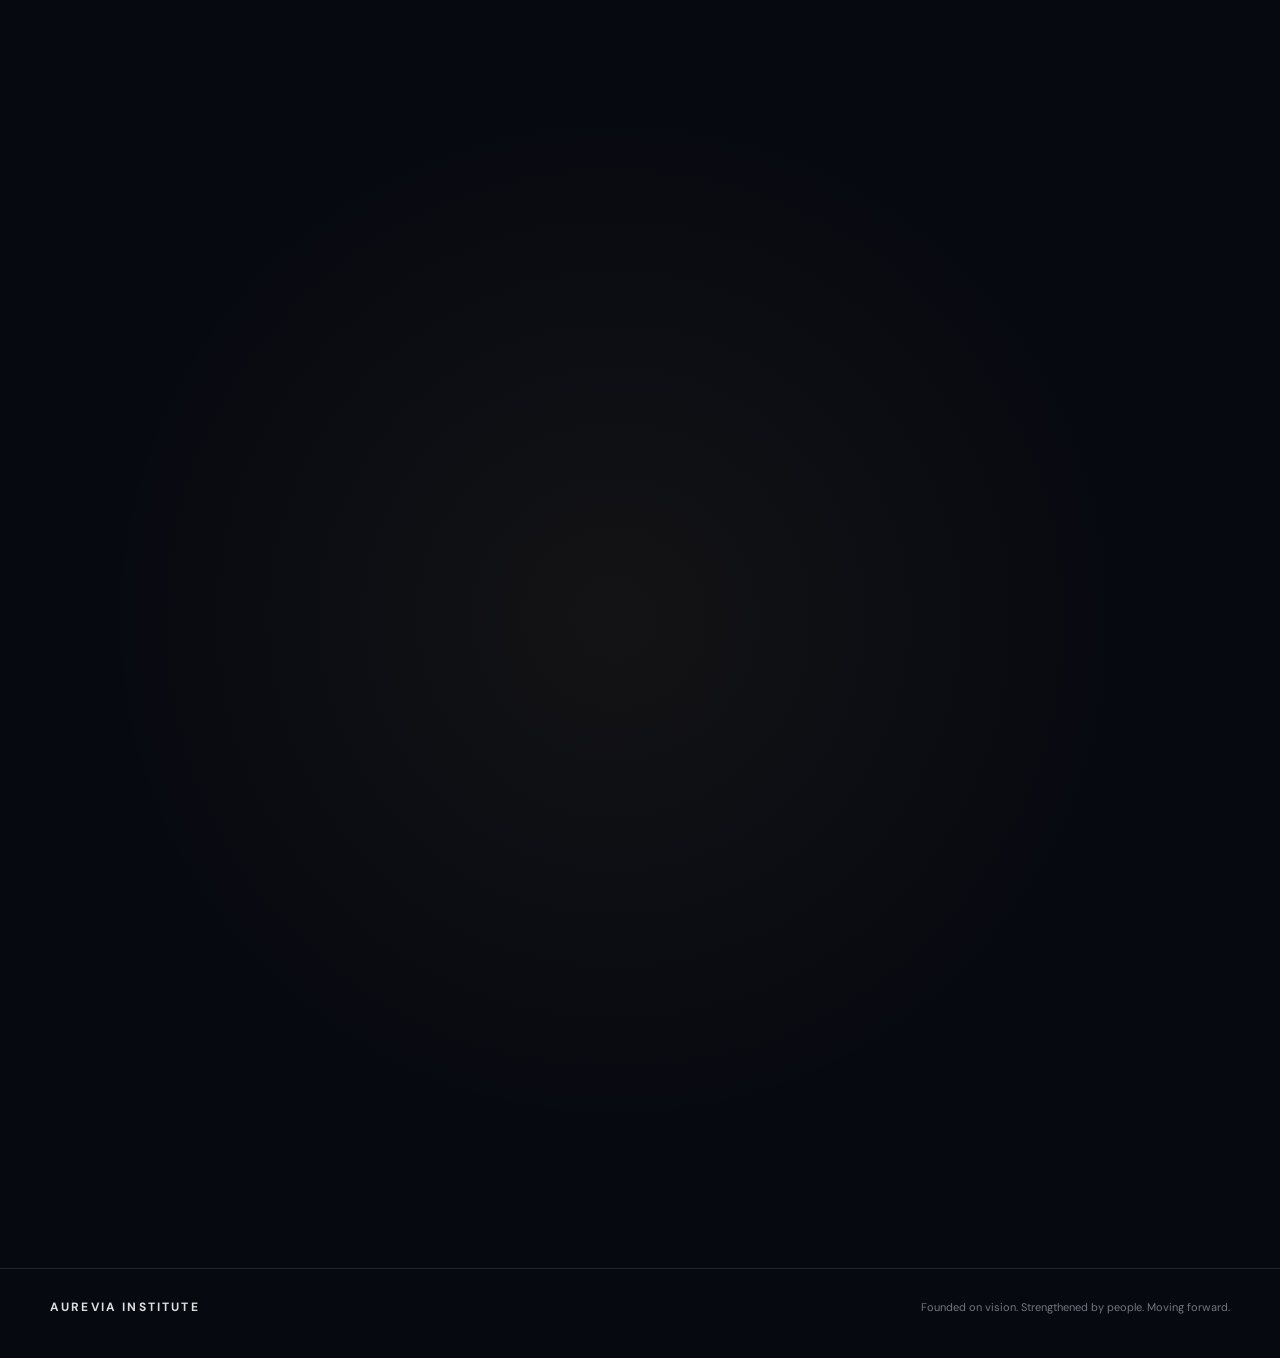
==== commit 8758bbf5: "Refactor image paths for team member profiles Updated image source paths for team members to remove " ====
--- a/about.html
+++ b/about.html
@@ -1012,7 +1012,7 @@
           <!-- FOUNDER/OWNER -->
           <article class="team-card featured reveal delay-1">
             <div class="team-image-wrap">
-              <img src="assets/owner.jpg" class="team-image" alt="Founder & Owner" />
+              <img src="owner.jpg" class="team-image" alt="Founder & Owner" />
             </div>
             <div class="team-overlay"></div>
             <div class="team-content">
@@ -1025,7 +1025,7 @@
           <!-- ADMIN -->
           <article class="team-card reveal delay-2">
             <div class="team-image-wrap">
-              <img src="assets/admin.png" class="team-image" alt="Administrator" />
+              <img src="admin.png" class="team-image" alt="Administrator" />
             </div>
             <div class="team-overlay"></div>
             <div class="team-content">
@@ -1038,7 +1038,7 @@
           <!-- CEO -->
           <article class="team-card reveal delay-3">
             <div class="team-image-wrap">
-              <img src="assets/ceo.jpg" class="team-image" alt="CEO" />
+              <img src="ceo.jpg" class="team-image" alt="CEO" />
             </div>
             <div class="team-overlay"></div>
             <div class="team-content">
@@ -1051,7 +1051,7 @@
           <!-- CFO -->
           <article class="team-card reveal delay-4">
             <div class="team-image-wrap">
-              <img src="assets/cfo.jpg" class="team-image" alt="CFO" />
+              <img src="cfo.jpg" class="team-image" alt="CFO" />
             </div>
             <div class="team-overlay"></div>
             <div class="team-content">
@@ -1064,7 +1064,7 @@
           <!-- COO -->
           <article class="team-card reveal delay-1">
             <div class="team-image-wrap">
-              <img src="assets/coo.jpg" class="team-image" alt="COO" />
+           <img src="coo.jpg" class="team-image" alt="COO" />
             </div>
             <div class="team-overlay"></div>
             <div class="team-content">
@@ -1077,7 +1077,7 @@
           <!-- MARKETING -->
           <article class="team-card reveal delay-2">
             <div class="team-image-wrap">
-              <img src="assets/marketing-director.jpg" class="team-image" alt="Marketing Director" />
+         <img src="marketing-director.jpg" class="team-image" alt="Marketing Director" />
             </div>
             <div class="team-overlay"></div>
             <div class="team-content">
@@ -1090,12 +1090,12 @@
           <!-- MD -->
           <article class="team-card reveal delay-3">
             <div class="team-image-wrap">
-              <img src="assets/md.jpg" class="team-image" alt="Managing Director" />
+              <img src="md.jpg" class="team-image" alt="Managing Director" />
             </div>
             <div class="team-overlay"></div>
             <div class="team-content">
               <div class="team-role">Development</div>
-              <h3>Managing Director</h3>
+              <h3>Managing Director-Fatima</h3>
               <p>Fostering corporate partnerships and program expansion.</p>
             </div>
           </article>
@@ -1103,7 +1103,7 @@
           <!-- HR -->
           <article class="team-card reveal delay-4">
             <div class="team-image-wrap">
-              <img src="assets/hr.jpg" class="team-image" alt="HR Head" />
+              <img src="hr.jpg" class="team-image" alt="HR Head" />
             </div>
             <div class="team-overlay"></div>
             <div class="team-content">
@@ -1116,7 +1116,7 @@
           <!-- SENIOR MANAGER (extra card to fill gap) -->
           <article class="team-card reveal delay-1" style="grid-column: span 1;">
             <div class="team-image-wrap">
-              <img src="assets/senior-manager.jpg" class="team-image" alt="Senior Manager" />
+              <img src="senior-manager.jpg" class="team-image" alt="Senior Manager" />
             </div>
             <div class="team-overlay"></div>
             <div class="team-content">
@@ -1236,4 +1236,4 @@
   </script>
 
 </body>
-</html>+</html>
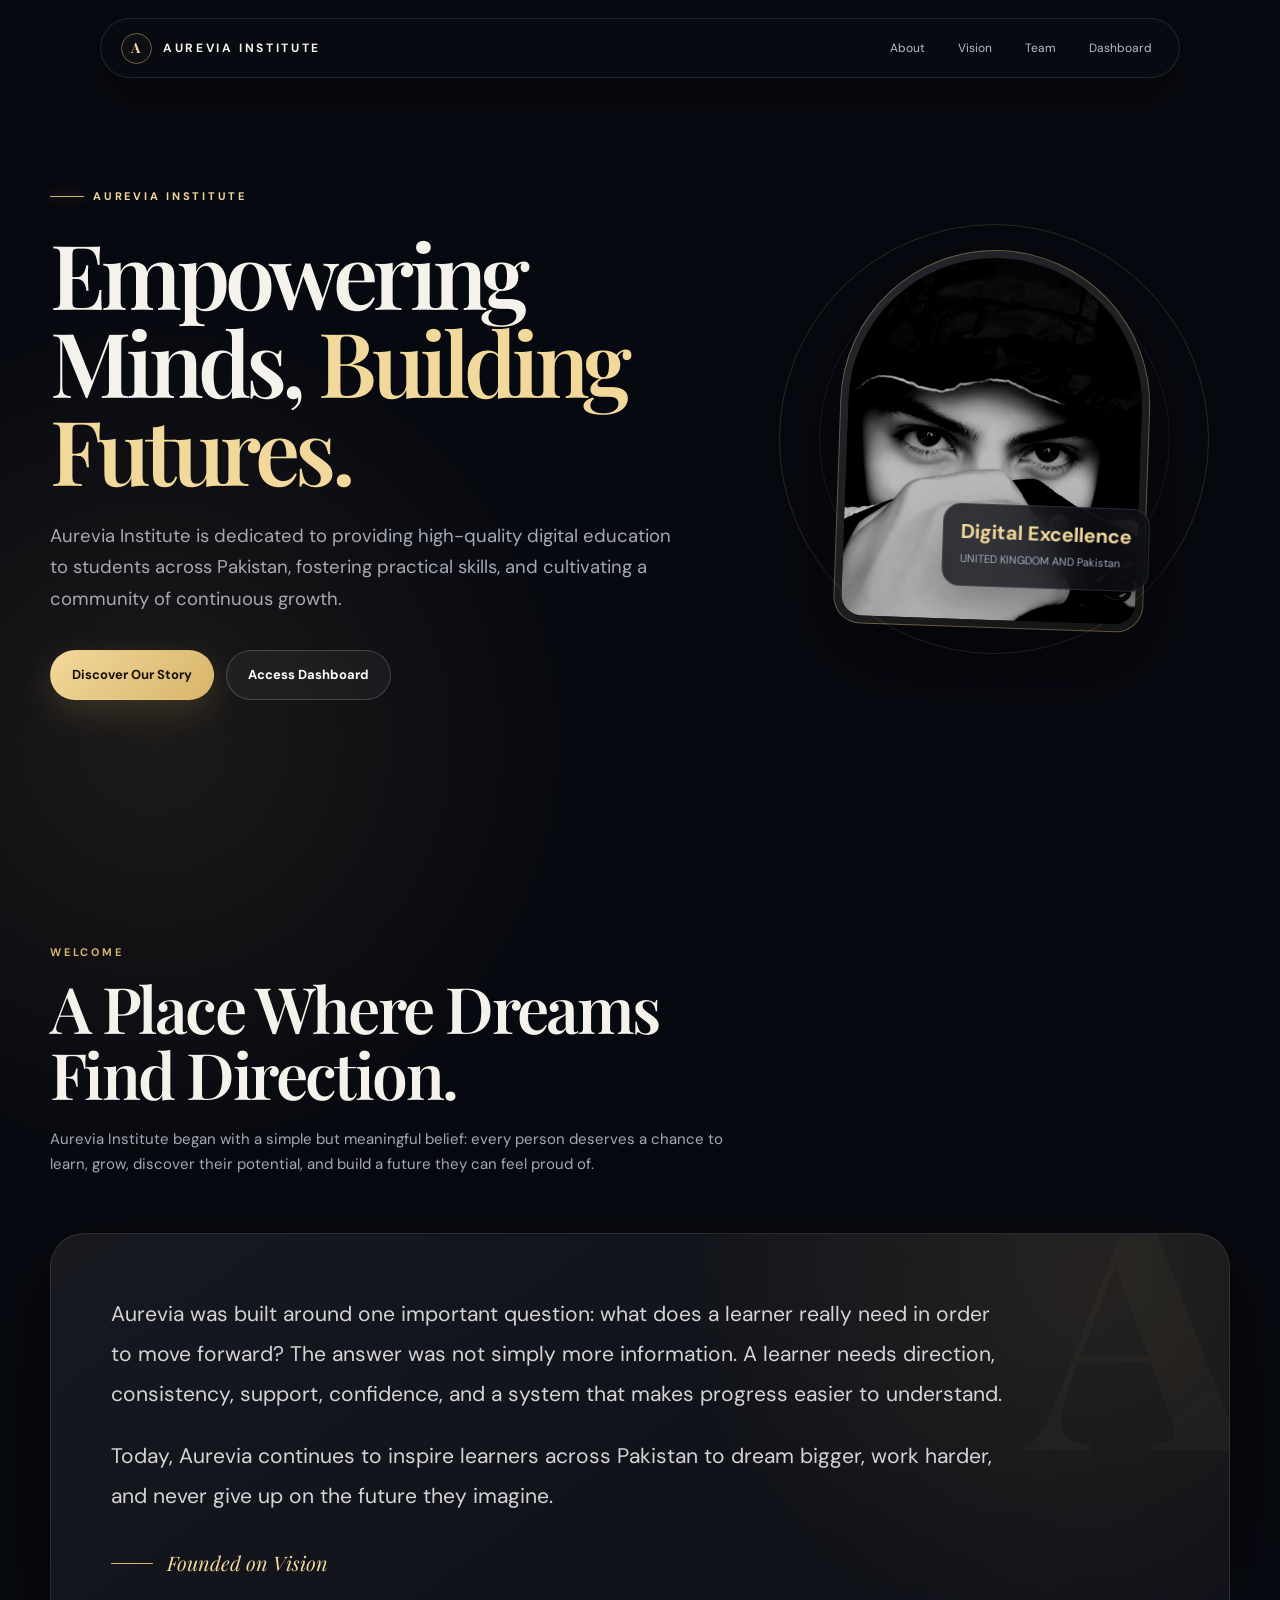
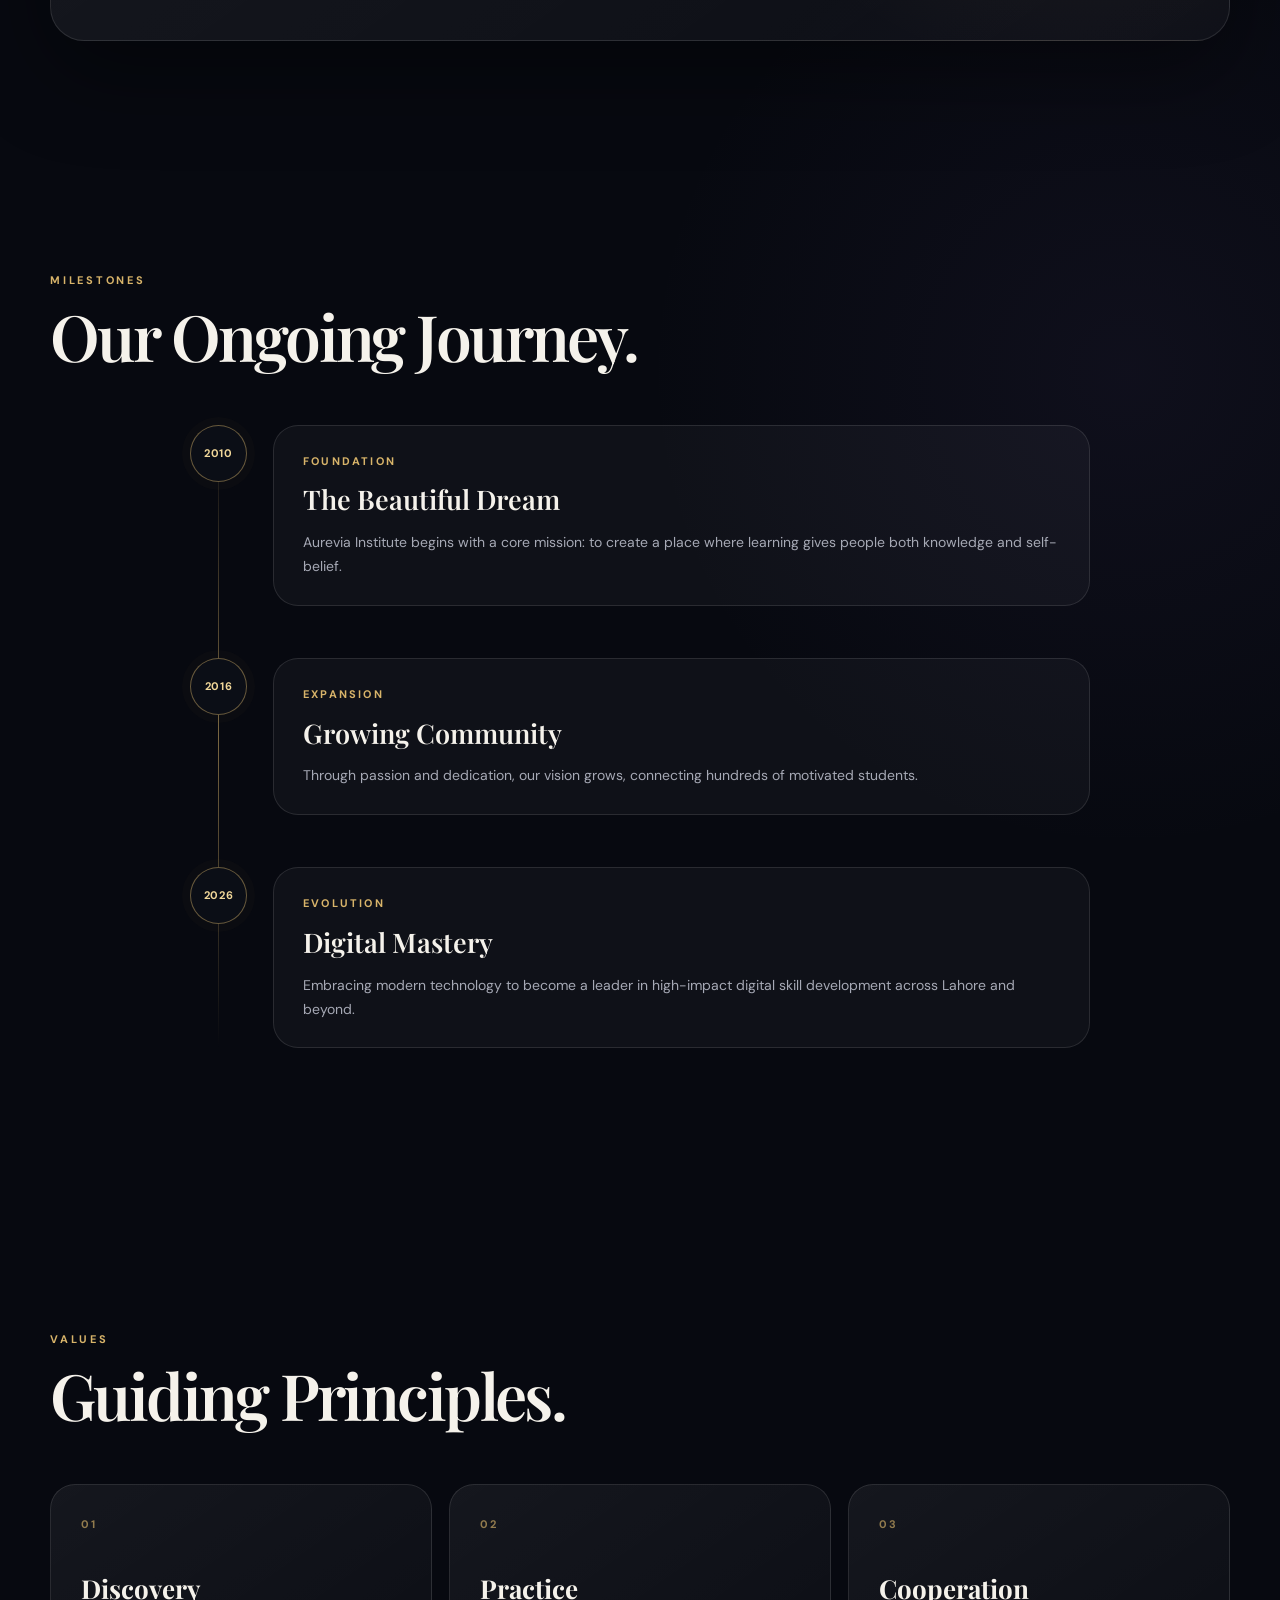
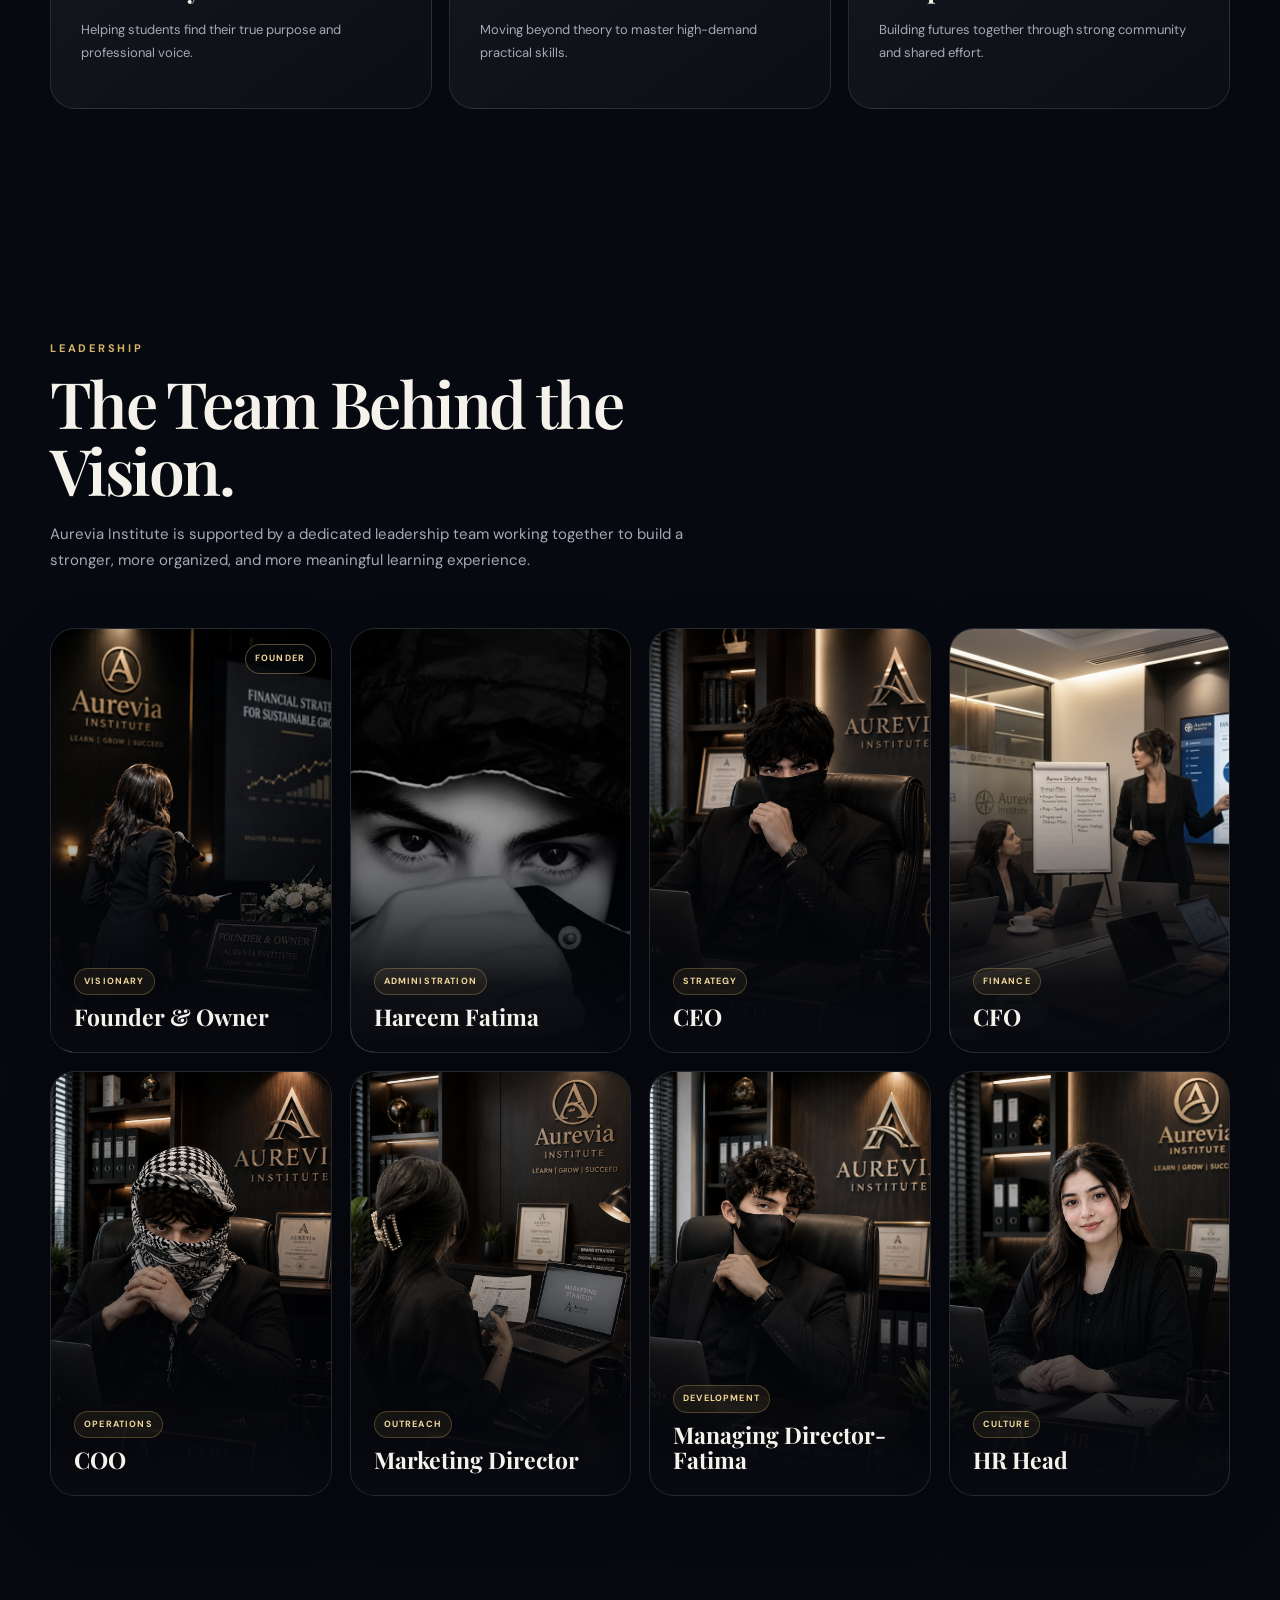
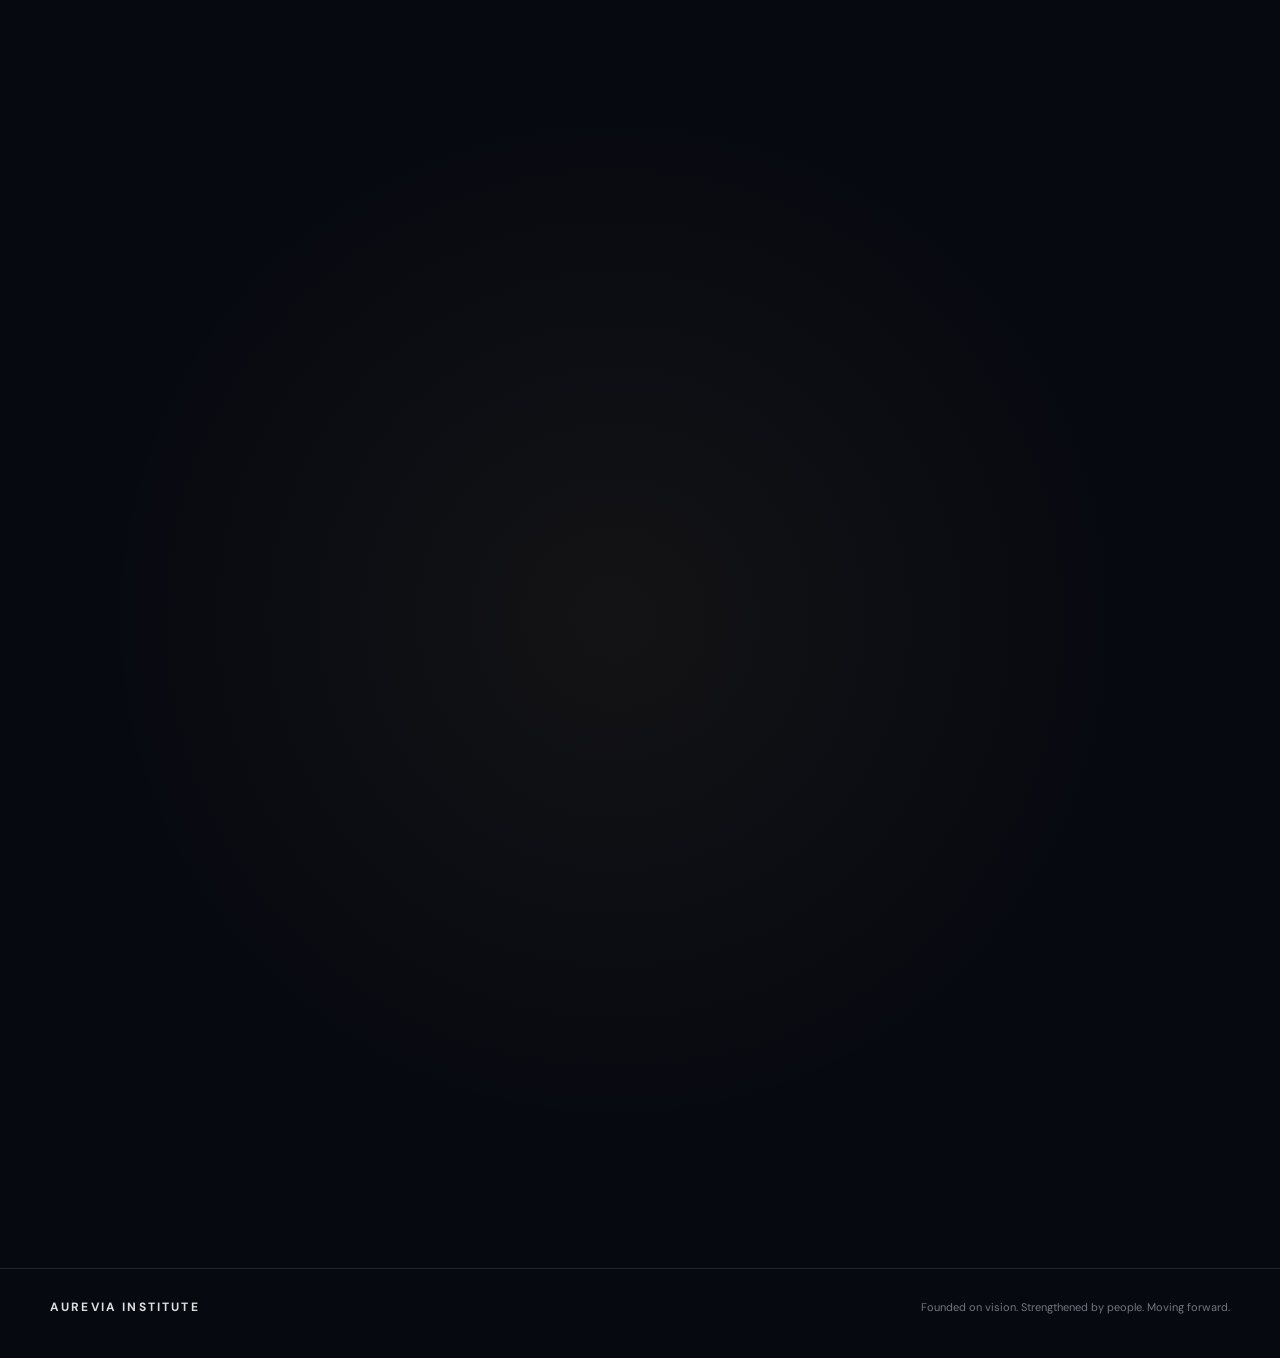
==== commit dcf24ead: "Update image source for administrator portrait" ====
--- a/about.html
+++ b/about.html
@@ -891,7 +891,7 @@
           <div class="hero-visual">
             <div class="hero-ring"></div>
             <div class="portrait-frame">
-              <img src="assets/admin.png" alt="Aurevia Institute Administrator" />
+              <img src="admin.png" alt="Aurevia Institute Administrator" />
               <div class="floating-badge">
                 <strong>Digital Excellence</strong>
                 <span>UNITED KINGDOM AND Pakistan</span>
